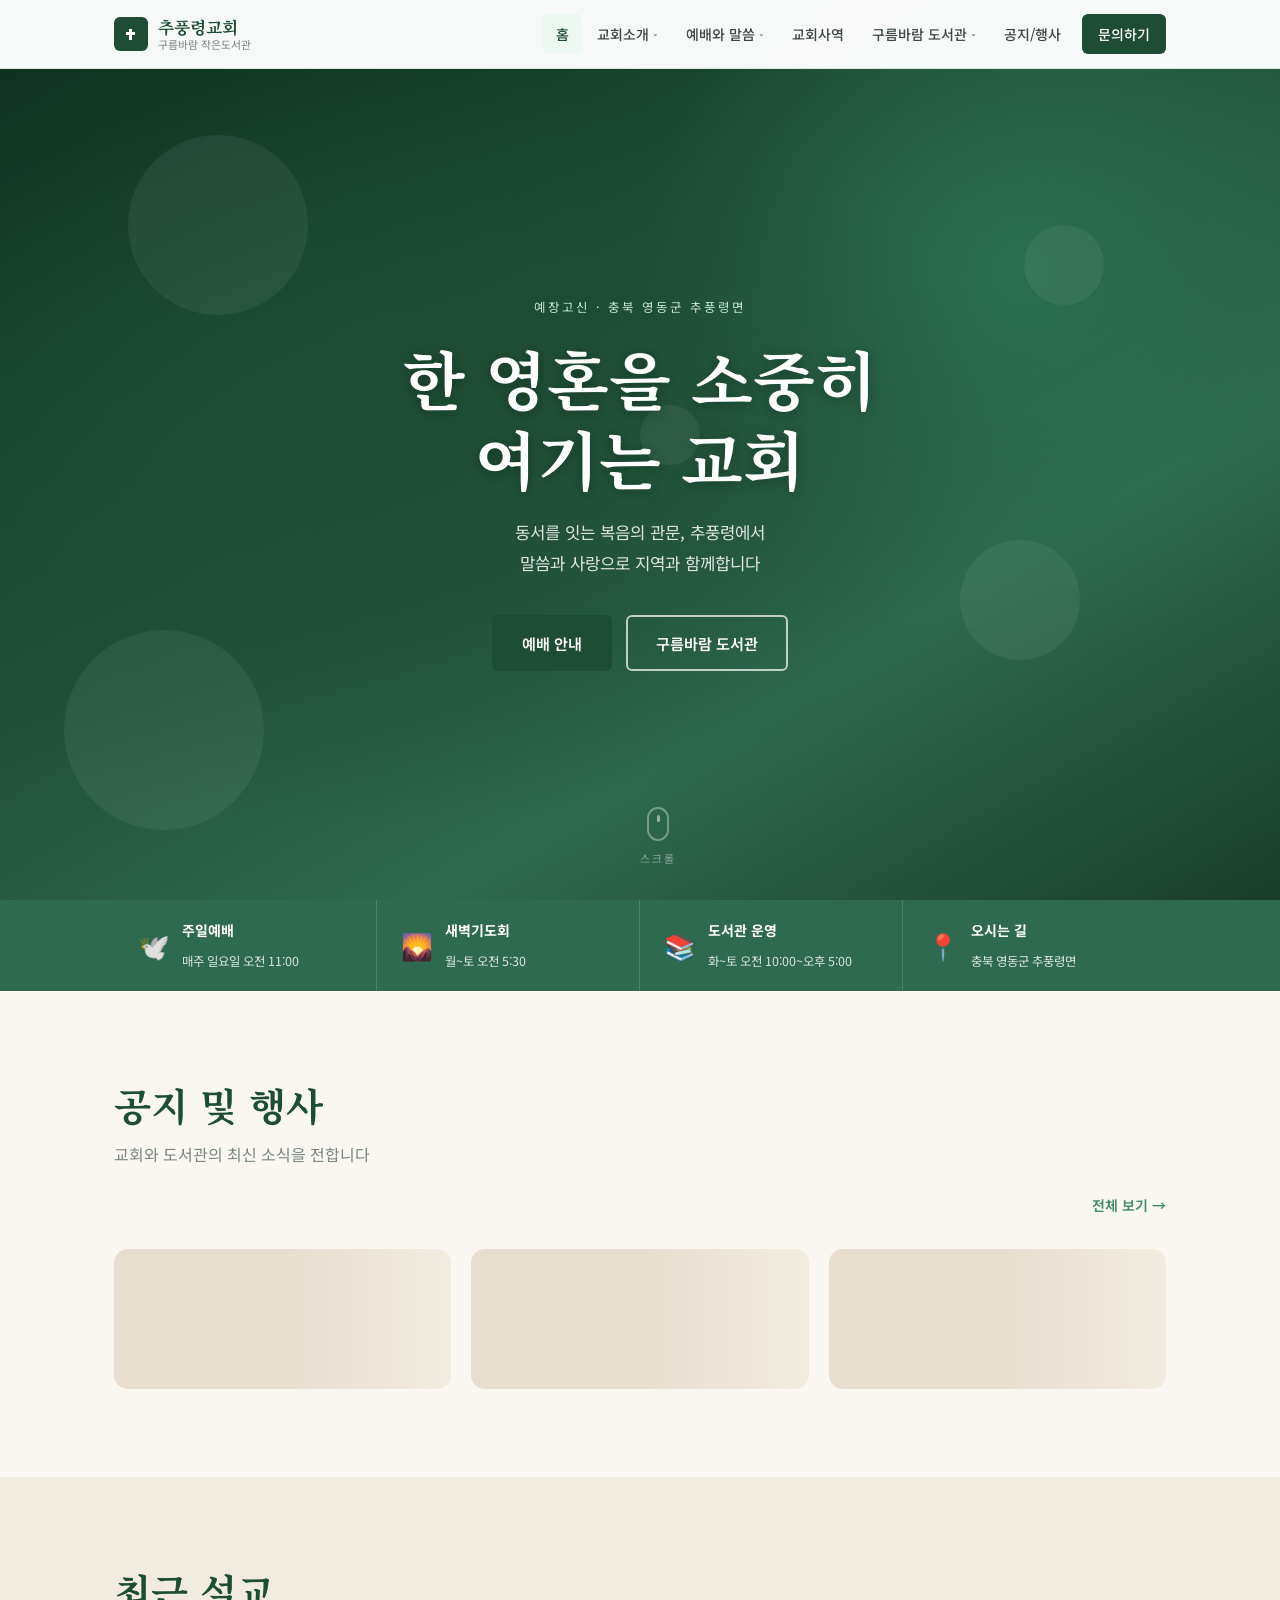
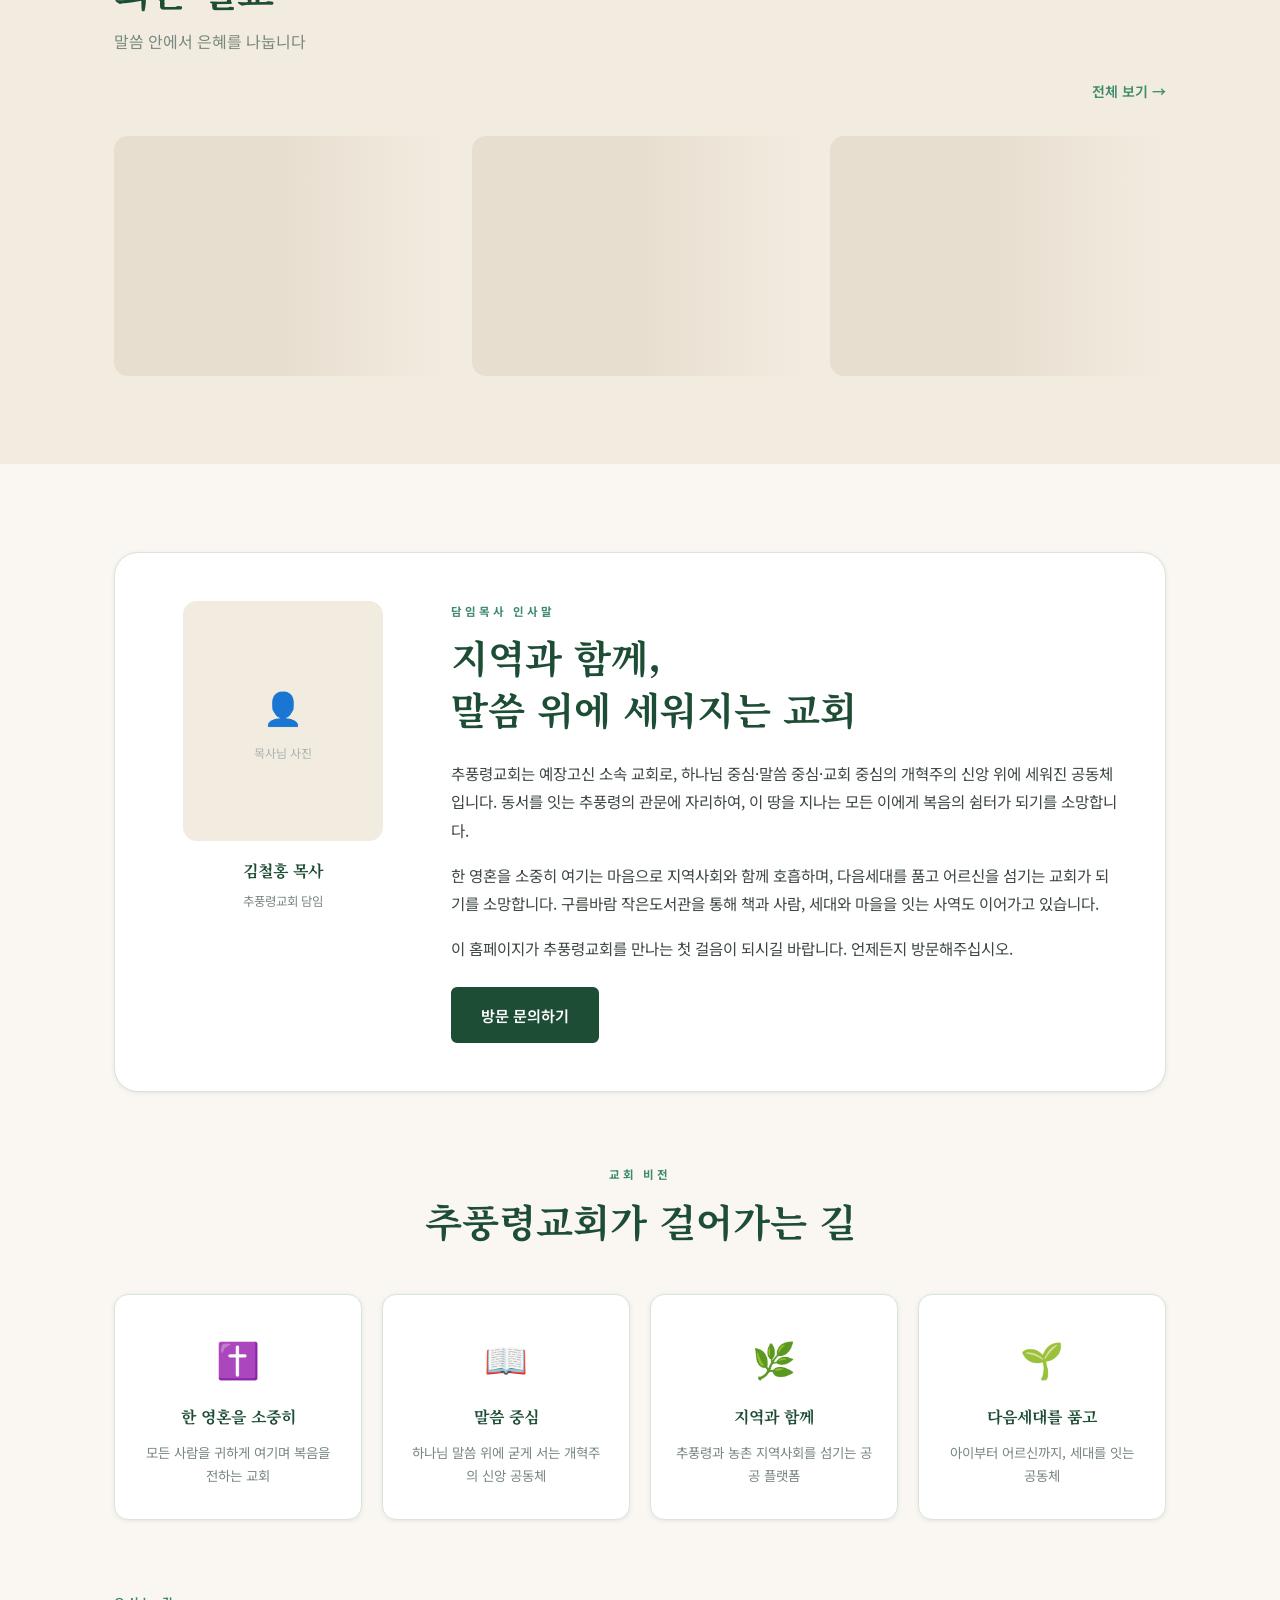
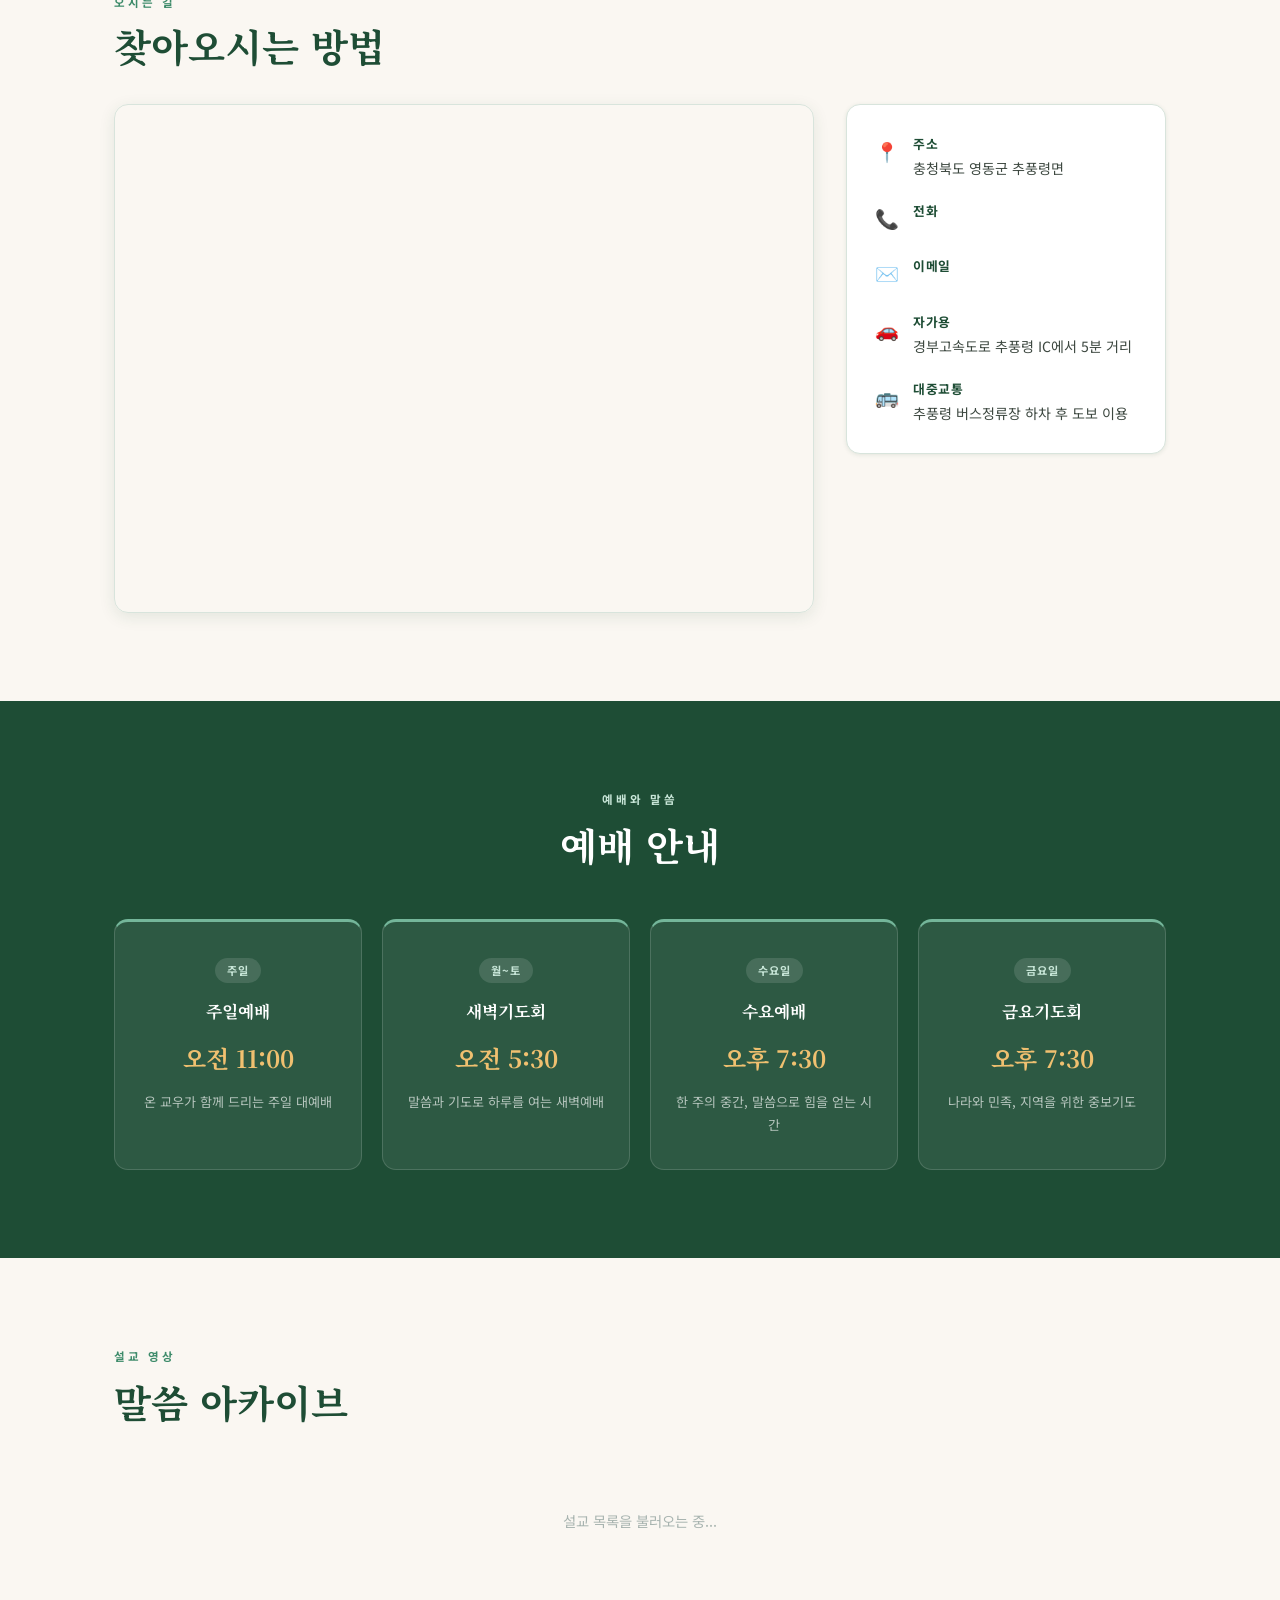
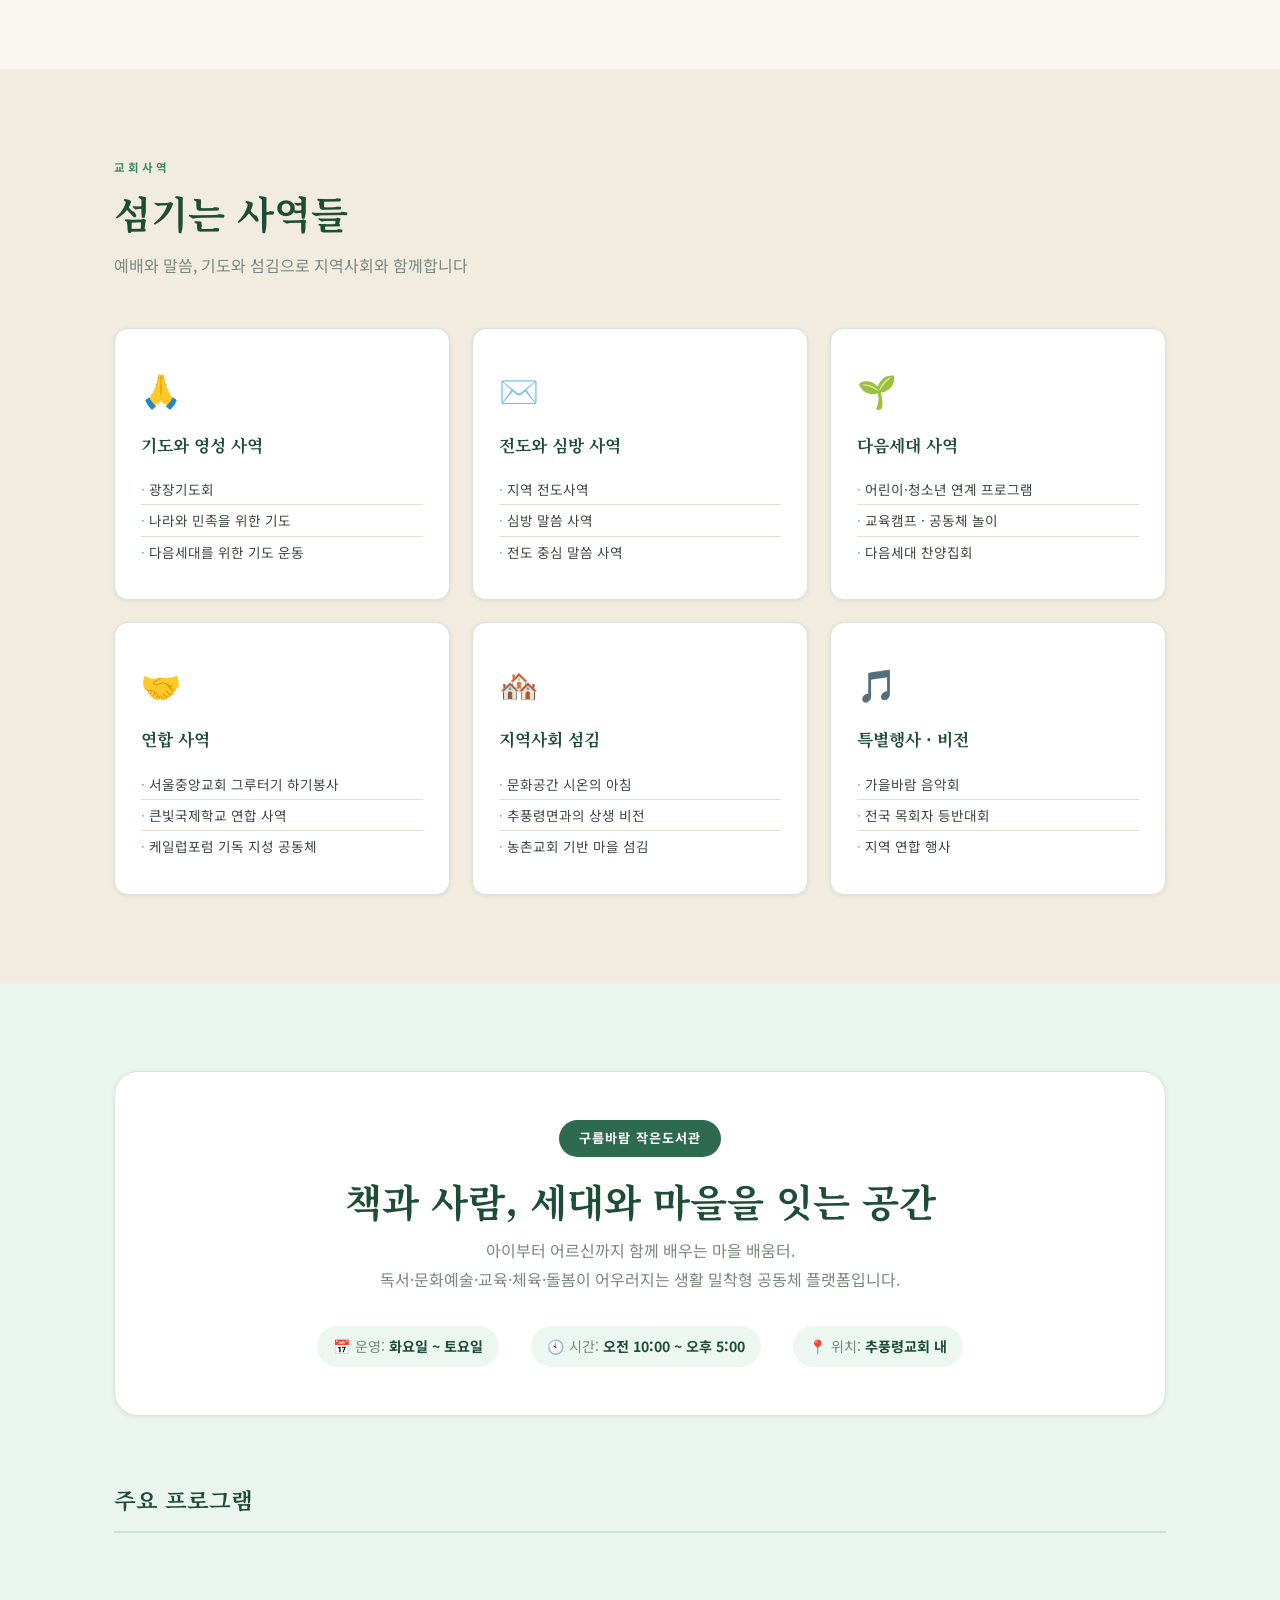
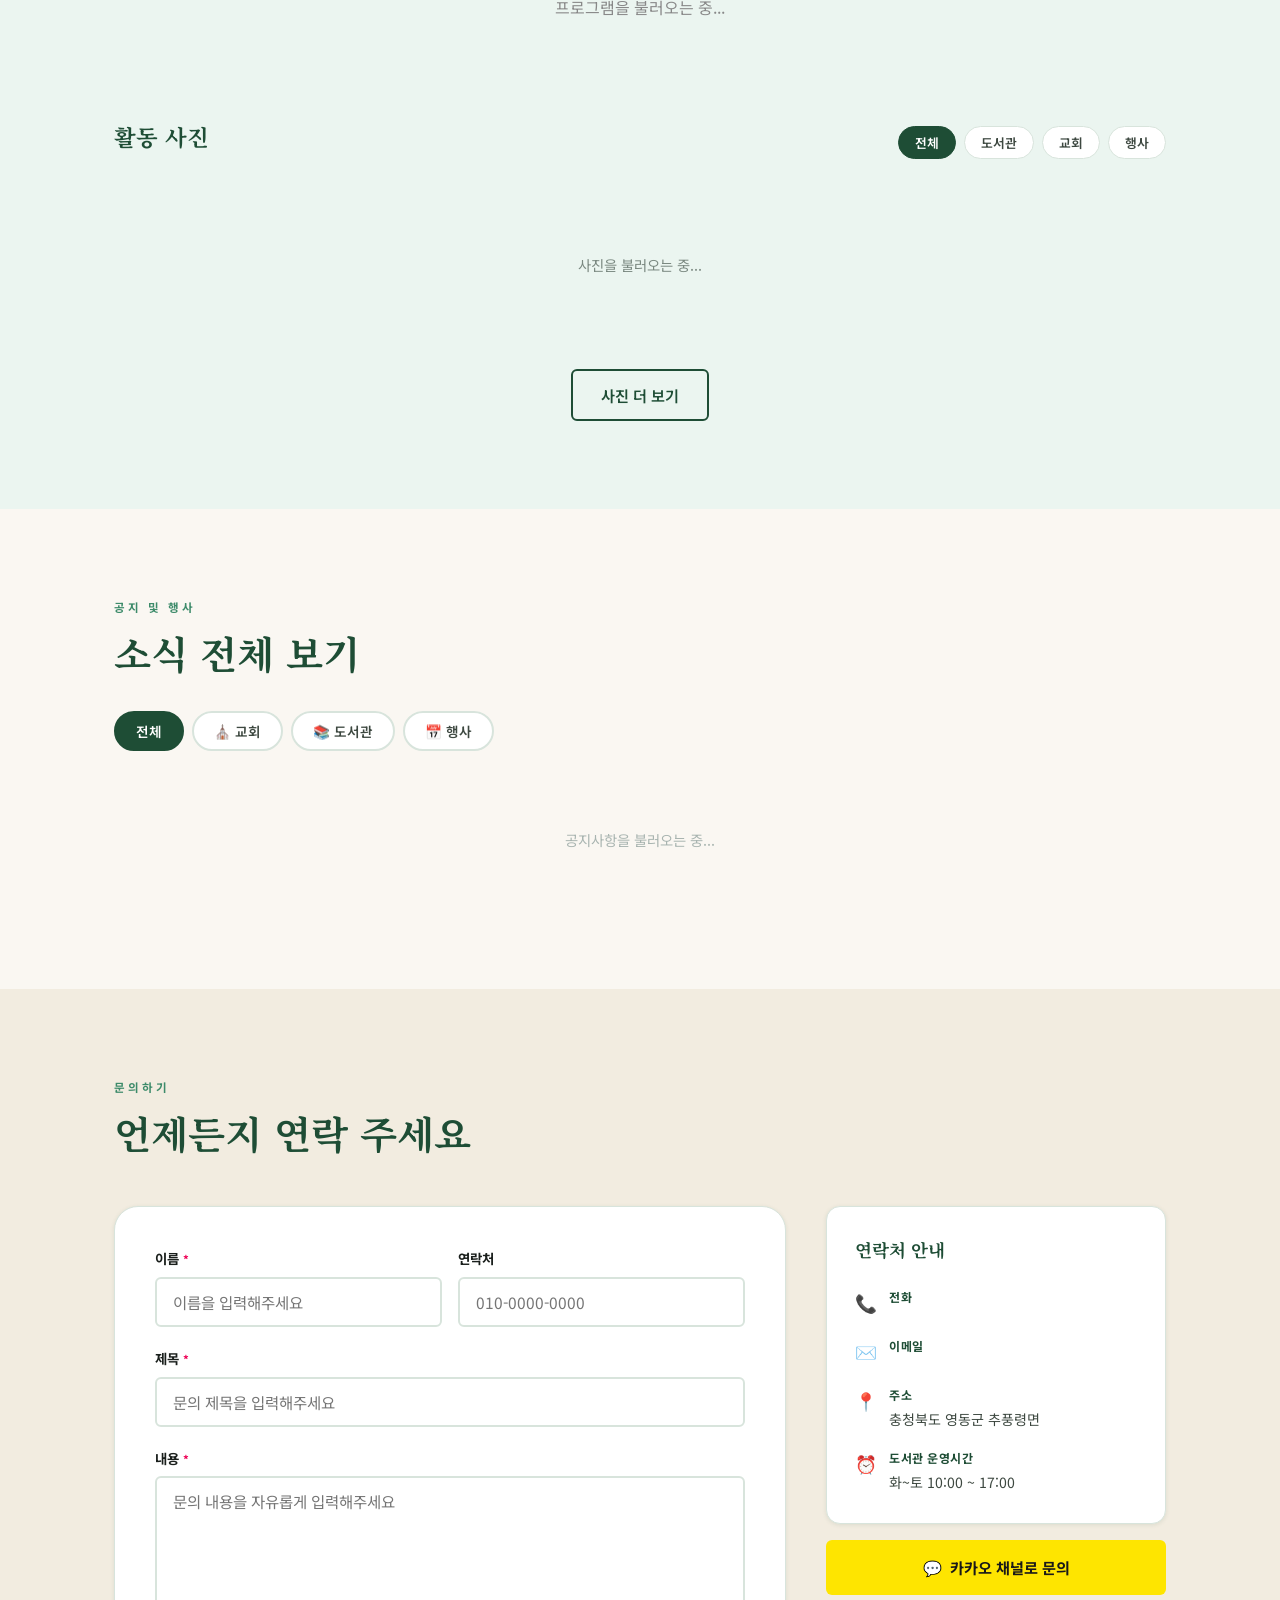
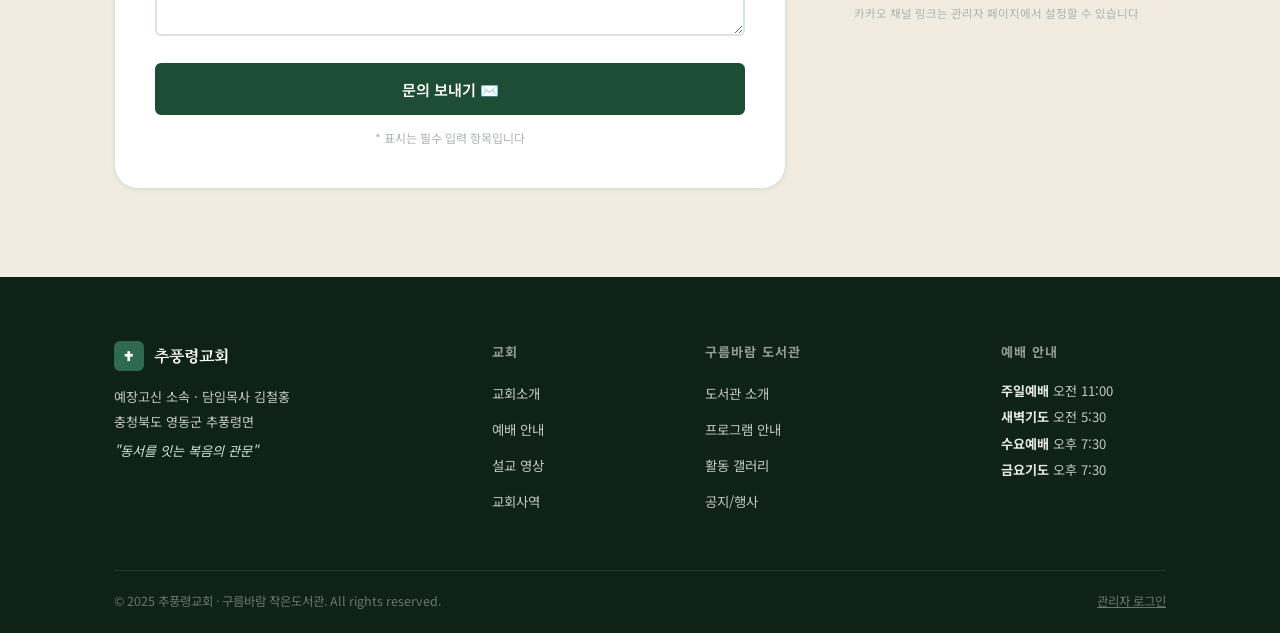
==== index.html @ f8f676aa "Add files via upload" ====
<!DOCTYPE html>
<html lang="ko">
<head>
  <meta charset="UTF-8">
  <meta name="viewport" content="width=device-width, initial-scale=1.0">
  <meta name="description" content="예장고신 추풍령교회 & 구름바람 작은도서관 공식 홈페이지. 충북 영동군 추풍령면에 위치한 농촌교회와 마을 도서관입니다.">
  <title>추풍령교회 · 구름바람 작은도서관</title>

  <!-- Google Fonts: Noto Serif KR (제목) + Noto Sans KR (본문) -->
  <link rel="preconnect" href="https://fonts.googleapis.com">
  <link rel="preconnect" href="https://fonts.gstatic.com" crossorigin>
  <link href="https://fonts.googleapis.com/css2?family=Noto+Serif+KR:wght@400;600;700&family=Noto+Sans+KR:wght@300;400;500;700&display=swap" rel="stylesheet">

  <link rel="stylesheet" href="css/style.css">
</head>
<body>

  <!-- ===== NAVBAR ===== -->
  <nav class="navbar" id="navbar">
    <div class="nav-container">
      <a href="#home" class="nav-logo" aria-label="홈으로">
        <div class="logo-cross">✝</div>
        <div class="logo-text">
          <span class="logo-main">추풍령교회</span>
          <span class="logo-sub">구름바람 작은도서관</span>
        </div>
      </a>
      <button class="nav-toggle" id="navToggle" aria-label="메뉴 열기">
        <span></span><span></span><span></span>
      </button>
      <ul class="nav-menu" id="navMenu">
        <li><a href="#home" class="nav-link active-link">홈</a></li>
        <li class="has-dropdown">
          <a href="#about" class="nav-link">교회소개 <span class="arrow">▾</span></a>
          <ul class="dropdown">
            <li><a href="#about-pastor">담임목사 인사말</a></li>
            <li><a href="#about-vision">교회 비전</a></li>
            <li><a href="#about-location">오시는 길</a></li>
          </ul>
        </li>
        <li class="has-dropdown">
          <a href="#worship" class="nav-link">예배와 말씀 <span class="arrow">▾</span></a>
          <ul class="dropdown">
            <li><a href="#worship-schedule">예배 안내</a></li>
            <li><a href="#sermons">설교 영상</a></li>
          </ul>
        </li>
        <li><a href="#ministry" class="nav-link">교회사역</a></li>
        <li class="has-dropdown">
          <a href="#library" class="nav-link">구름바람 도서관 <span class="arrow">▾</span></a>
          <ul class="dropdown">
            <li><a href="#library-intro">도서관 소개</a></li>
            <li><a href="#library-programs">프로그램</a></li>
            <li><a href="#gallery">활동 갤러리</a></li>
          </ul>
        </li>
        <li><a href="#notices" class="nav-link">공지/행사</a></li>
        <li><a href="#contact" class="nav-link nav-cta">문의하기</a></li>
      </ul>
    </div>
  </nav>

  <!-- ===== HERO ===== -->
  <section class="hero" id="home">
    <div class="hero-bg"></div>
    <div class="hero-particles" aria-hidden="true">
      <span></span><span></span><span></span><span></span><span></span>
    </div>
    <div class="hero-content">
      <p class="hero-label">예장고신 · 충북 영동군 추풍령면</p>
      <h1 class="hero-title">
        한 영혼을 소중히<br>여기는 교회
      </h1>
      <p class="hero-desc">
        동서를 잇는 복음의 관문, 추풍령에서<br>
        말씀과 사랑으로 지역과 함께합니다
      </p>
      <div class="hero-actions">
        <a href="#worship-schedule" class="btn btn-primary">예배 안내</a>
        <a href="#library" class="btn btn-ghost">구름바람 도서관</a>
      </div>
    </div>
    <div class="hero-scroll-hint" aria-hidden="true">
      <div class="scroll-mouse"><div class="scroll-dot"></div></div>
      <span>스크롤</span>
    </div>
  </section>

  <!-- ===== QUICK INFO BAR ===== -->
  <div class="quick-bar">
    <div class="container">
      <div class="quick-grid">
        <a href="#worship-schedule" class="quick-item">
          <span class="qi-icon">🕊️</span>
          <div class="qi-text">
            <strong>주일예배</strong>
            <span>매주 일요일 오전 11:00</span>
          </div>
        </a>
        <a href="#worship-schedule" class="quick-item">
          <span class="qi-icon">🌄</span>
          <div class="qi-text">
            <strong>새벽기도회</strong>
            <span>월~토 오전 5:30</span>
          </div>
        </a>
        <a href="#library-intro" class="quick-item">
          <span class="qi-icon">📚</span>
          <div class="qi-text">
            <strong>도서관 운영</strong>
            <span>화~토 오전 10:00~오후 5:00</span>
          </div>
        </a>
        <a href="#about-location" class="quick-item">
          <span class="qi-icon">📍</span>
          <div class="qi-text">
            <strong>오시는 길</strong>
            <span>충북 영동군 추풍령면</span>
          </div>
        </a>
      </div>
    </div>
  </div>

  <!-- ===== NOTICES PREVIEW ===== -->
  <section class="section" id="notices-preview">
    <div class="container">
      <div class="section-header">
        <div>
          <h2 class="section-title">공지 및 행사</h2>
          <p class="section-subtitle">교회와 도서관의 최신 소식을 전합니다</p>
        </div>
        <a href="#notices" class="link-more">전체 보기 →</a>
      </div>
      <div class="notices-grid" id="noticesGrid">
        <div class="skeleton-card"></div>
        <div class="skeleton-card"></div>
        <div class="skeleton-card"></div>
      </div>
    </div>
  </section>

  <!-- ===== SERMONS PREVIEW ===== -->
  <section class="section bg-warm" id="sermons-preview">
    <div class="container">
      <div class="section-header">
        <div>
          <h2 class="section-title">최근 설교</h2>
          <p class="section-subtitle">말씀 안에서 은혜를 나눕니다</p>
        </div>
        <a href="#sermons" class="link-more">전체 보기 →</a>
      </div>
      <div class="sermons-grid" id="sermonsGridHome">
        <div class="skeleton-card tall"></div>
        <div class="skeleton-card tall"></div>
        <div class="skeleton-card tall"></div>
      </div>
    </div>
  </section>

  <!-- ===== CHURCH ABOUT ===== -->
  <section class="section" id="about">
    <div class="container">

      <!-- Pastor Message -->
      <div class="pastor-block" id="about-pastor">
        <div class="pastor-photo-wrap">
          <div class="pastor-photo" id="pastorPhotoEl">
            <div class="photo-placeholder">
              <span>👤</span>
              <p>목사님 사진</p>
            </div>
          </div>
          <div class="pastor-name-tag">
            <strong>김철홍 목사</strong>
            <span>추풍령교회 담임</span>
          </div>
        </div>
        <div class="pastor-message">
          <div class="section-label">담임목사 인사말</div>
          <h2 class="section-title">지역과 함께,<br>말씀 위에 세워지는 교회</h2>
          <p>추풍령교회는 예장고신 소속 교회로, 하나님 중심·말씀 중심·교회 중심의 개혁주의 신앙 위에 세워진 공동체입니다. 동서를 잇는 추풍령의 관문에 자리하여, 이 땅을 지나는 모든 이에게 복음의 쉼터가 되기를 소망합니다.</p>
          <p>한 영혼을 소중히 여기는 마음으로 지역사회와 함께 호흡하며, 다음세대를 품고 어르신을 섬기는 교회가 되기를 소망합니다. 구름바람 작은도서관을 통해 책과 사람, 세대와 마을을 잇는 사역도 이어가고 있습니다.</p>
          <p>이 홈페이지가 추풍령교회를 만나는 첫 걸음이 되시길 바랍니다. 언제든지 방문해주십시오.</p>
          <a href="#contact" class="btn btn-primary" style="margin-top: 8px;">방문 문의하기</a>
        </div>
      </div>

      <!-- Vision -->
      <div class="vision-block" id="about-vision">
        <div class="section-label" style="text-align:center">교회 비전</div>
        <h2 class="section-title" style="text-align:center;margin-bottom:48px">추풍령교회가 걸어가는 길</h2>
        <div class="vision-grid">
          <div class="vision-card">
            <div class="vision-icon">✝️</div>
            <h4>한 영혼을 소중히</h4>
            <p>모든 사람을 귀하게 여기며 복음을 전하는 교회</p>
          </div>
          <div class="vision-card">
            <div class="vision-icon">📖</div>
            <h4>말씀 중심</h4>
            <p>하나님 말씀 위에 굳게 서는 개혁주의 신앙 공동체</p>
          </div>
          <div class="vision-card">
            <div class="vision-icon">🌿</div>
            <h4>지역과 함께</h4>
            <p>추풍령과 농촌 지역사회를 섬기는 공공 플랫폼</p>
          </div>
          <div class="vision-card">
            <div class="vision-icon">🌱</div>
            <h4>다음세대를 품고</h4>
            <p>아이부터 어르신까지, 세대를 잇는 공동체</p>
          </div>
        </div>
      </div>

      <!-- Location -->
      <div class="location-block" id="about-location">
        <div class="section-label">오시는 길</div>
        <h2 class="section-title" style="margin-bottom:32px">찾아오시는 방법</h2>
        <div class="location-grid">
          <div class="map-wrap">
            <!-- 실제 주소로 교체 필요: 카카오맵 또는 Google Maps iframe -->
            <iframe
              src="https://map.kakao.com/link/map/추풍령교회,36.218,127.962"
              width="100%" height="500"
              style="border:0; border-radius:12px;"
              allowfullscreen loading="lazy"
              title="추풍령교회 지도">
            </iframe>
          </div>
          <div class="location-info">
            <div class="info-row">
              <span class="info-icon">📍</span>
              <div>
                <strong>주소</strong>
                <p>충청북도 영동군 추풍령면<br><!-- 상세 주소 입력 필요 --></p>
              </div>
            </div>
            <div class="info-row">
              <span class="info-icon">📞</span>
              <div>
                <strong>전화</strong>
                <p><!-- 전화번호 입력 필요 --></p>
              </div>
            </div>
            <div class="info-row">
              <span class="info-icon">✉️</span>
              <div>
                <strong>이메일</strong>
                <p><!-- 이메일 입력 필요 --></p>
              </div>
            </div>
            <div class="info-row">
              <span class="info-icon">🚗</span>
              <div>
                <strong>자가용</strong>
                <p>경부고속도로 추풍령 IC에서 5분 거리</p>
              </div>
            </div>
            <div class="info-row">
              <span class="info-icon">🚌</span>
              <div>
                <strong>대중교통</strong>
                <p>추풍령 버스정류장 하차 후 도보 이용</p>
              </div>
            </div>
          </div>
        </div>
      </div>

    </div>
  </section>

  <!-- ===== WORSHIP ===== -->
  <section class="section bg-deep" id="worship">
    <div class="container">
      <div class="section-label light" style="text-align:center">예배와 말씀</div>
      <h2 class="section-title light" style="text-align:center;margin-bottom:48px">예배 안내</h2>
      <div class="worship-grid" id="worship-schedule">
        <div class="worship-card">
          <div class="worship-day-badge">주일</div>
          <h4>주일예배</h4>
          <div class="worship-time">오전 11:00</div>
          <p>온 교우가 함께 드리는 주일 대예배</p>
        </div>
        <div class="worship-card">
          <div class="worship-day-badge">월~토</div>
          <h4>새벽기도회</h4>
          <div class="worship-time">오전 5:30</div>
          <p>말씀과 기도로 하루를 여는 새벽예배</p>
        </div>
        <div class="worship-card">
          <div class="worship-day-badge">수요일</div>
          <h4>수요예배</h4>
          <div class="worship-time">오후 7:30</div>
          <p>한 주의 중간, 말씀으로 힘을 얻는 시간</p>
        </div>
        <div class="worship-card">
          <div class="worship-day-badge">금요일</div>
          <h4>금요기도회</h4>
          <div class="worship-time">오후 7:30</div>
          <p>나라와 민족, 지역을 위한 중보기도</p>
        </div>
      </div>
    </div>
  </section>

  <!-- ===== SERMONS FULL ===== -->
  <section class="section" id="sermons">
    <div class="container">
      <div class="section-label">설교 영상</div>
      <h2 class="section-title" style="margin-bottom:32px">말씀 아카이브</h2>
      <div class="sermons-list-wrap" id="sermonsListFull">
        <div class="loading-text">설교 목록을 불러오는 중...</div>
      </div>
    </div>
  </section>

  <!-- ===== MINISTRY ===== -->
  <section class="section bg-warm" id="ministry">
    <div class="container">
      <div class="section-label">교회사역</div>
      <h2 class="section-title" style="margin-bottom:12px">섬기는 사역들</h2>
      <p class="section-subtitle" style="margin-bottom:48px">예배와 말씀, 기도와 섬김으로 지역사회와 함께합니다</p>
      <div class="ministry-grid">
        <div class="ministry-card">
          <span class="mc-icon">🙏</span>
          <h4>기도와 영성 사역</h4>
          <ul>
            <li>광장기도회</li>
            <li>나라와 민족을 위한 기도</li>
            <li>다음세대를 위한 기도 운동</li>
          </ul>
        </div>
        <div class="ministry-card">
          <span class="mc-icon">✉️</span>
          <h4>전도와 심방 사역</h4>
          <ul>
            <li>지역 전도사역</li>
            <li>심방 말씀 사역</li>
            <li>전도 중심 말씀 사역</li>
          </ul>
        </div>
        <div class="ministry-card">
          <span class="mc-icon">🌱</span>
          <h4>다음세대 사역</h4>
          <ul>
            <li>어린이·청소년 연계 프로그램</li>
            <li>교육캠프 · 공동체 놀이</li>
            <li>다음세대 찬양집회</li>
          </ul>
        </div>
        <div class="ministry-card">
          <span class="mc-icon">🤝</span>
          <h4>연합 사역</h4>
          <ul>
            <li>서울중앙교회 그루터기 하기봉사</li>
            <li>큰빛국제학교 연합 사역</li>
            <li>케일럽포럼 기독 지성 공동체</li>
          </ul>
        </div>
        <div class="ministry-card">
          <span class="mc-icon">🏘️</span>
          <h4>지역사회 섬김</h4>
          <ul>
            <li>문화공간 시온의 아침</li>
            <li>추풍령면과의 상생 비전</li>
            <li>농촌교회 기반 마을 섬김</li>
          </ul>
        </div>
        <div class="ministry-card">
          <span class="mc-icon">🎵</span>
          <h4>특별행사 · 비전</h4>
          <ul>
            <li>가을바람 음악회</li>
            <li>전국 목회자 등반대회</li>
            <li>지역 연합 행사</li>
          </ul>
        </div>
      </div>
    </div>
  </section>

  <!-- ===== LIBRARY ===== -->
  <section class="section bg-library" id="library">
    <div class="container">

      <!-- Library Intro -->
      <div class="library-hero" id="library-intro">
        <div class="library-badge-lg">구름바람 작은도서관</div>
        <h2 class="section-title" style="text-align:center">책과 사람, 세대와 마을을 잇는 공간</h2>
        <p class="section-subtitle" style="text-align:center;max-width:600px;margin:0 auto 32px">
          아이부터 어르신까지 함께 배우는 마을 배움터.<br>
          독서·문화예술·교육·체육·돌봄이 어우러지는 생활 밀착형 공동체 플랫폼입니다.
        </p>
        <div class="library-meta-row">
          <div class="lm-item">📅 운영: <strong>화요일 ~ 토요일</strong></div>
          <div class="lm-item">🕙 시간: <strong>오전 10:00 ~ 오후 5:00</strong></div>
          <div class="lm-item">📍 위치: <strong>추풍령교회 내</strong></div>
        </div>
      </div>

      <!-- Programs -->
      <div id="library-programs">
        <h3 class="sub-section-title">주요 프로그램</h3>
        <div class="programs-grid" id="programsGrid">
          <div style="grid-column:1/-1;text-align:center;padding:32px;color:#888;">프로그램을 불러오는 중...</div>
        </div>
      </div>

      <!-- Gallery -->
      <div id="gallery">
        <div class="gallery-header">
          <h3 class="sub-section-title">활동 사진</h3>
          <div class="gallery-filter-wrap">
            <button class="gf-btn active" data-cat="all">전체</button>
            <button class="gf-btn" data-cat="library">도서관</button>
            <button class="gf-btn" data-cat="church">교회</button>
            <button class="gf-btn" data-cat="event">행사</button>
          </div>
        </div>
        <div class="gallery-grid" id="galleryGrid">
          <div class="loading-text" style="grid-column:1/-1;text-align:center;padding:60px;color:var(--text-light)">
            사진을 불러오는 중...
          </div>
        </div>
        <div style="text-align:center;margin-top:32px">
          <button class="btn btn-outline" id="loadMoreGallery">사진 더 보기</button>
        </div>
      </div>

    </div>
  </section>

  <!-- ===== NOTICES FULL ===== -->
  <section class="section" id="notices">
    <div class="container">
      <div class="section-label">공지 및 행사</div>
      <h2 class="section-title" style="margin-bottom:32px">소식 전체 보기</h2>
      <div class="notice-filter-row">
        <button class="nf-btn active" data-filter="all">전체</button>
        <button class="nf-btn" data-filter="church">⛪ 교회</button>
        <button class="nf-btn" data-filter="library">📚 도서관</button>
        <button class="nf-btn" data-filter="event">📅 행사</button>
      </div>
      <div class="notices-full-list" id="noticesFullList">
        <div class="loading-text">공지사항을 불러오는 중...</div>
      </div>
    </div>
  </section>

  <!-- ===== CONTACT ===== -->
  <section class="section bg-warm" id="contact">
    <div class="container">
      <div class="section-label">문의하기</div>
      <h2 class="section-title" style="margin-bottom:48px">언제든지 연락 주세요</h2>
      <div class="contact-grid">
        <form class="contact-form" id="contactForm" novalidate>
          <div class="form-row">
            <div class="form-group">
              <label for="cName">이름 <span class="required">*</span></label>
              <input type="text" id="cName" name="name" placeholder="이름을 입력해주세요" required>
            </div>
            <div class="form-group">
              <label for="cPhone">연락처</label>
              <input type="tel" id="cPhone" name="phone" placeholder="010-0000-0000">
            </div>
          </div>
          <div class="form-group">
            <label for="cSubject">제목 <span class="required">*</span></label>
            <input type="text" id="cSubject" name="subject" placeholder="문의 제목을 입력해주세요" required>
          </div>
          <div class="form-group">
            <label for="cMessage">내용 <span class="required">*</span></label>
            <textarea id="cMessage" name="message" rows="6" placeholder="문의 내용을 자유롭게 입력해주세요" required></textarea>
          </div>
          <button type="submit" class="btn btn-primary btn-full" id="submitBtn">
            문의 보내기 ✉️
          </button>
          <p class="form-note">* 표시는 필수 입력 항목입니다</p>
        </form>

        <div class="contact-sidebar">
          <div class="contact-info-card">
            <h3>연락처 안내</h3>
            <div class="ci-item">
              <span>📞</span>
              <div>
                <strong>전화</strong>
                <p id="infoPhone"><!-- 전화번호 입력 필요 --></p>
              </div>
            </div>
            <div class="ci-item">
              <span>✉️</span>
              <div>
                <strong>이메일</strong>
                <p id="infoEmail"><!-- 이메일 입력 필요 --></p>
              </div>
            </div>
            <div class="ci-item">
              <span>📍</span>
              <div>
                <strong>주소</strong>
                <p>충청북도 영동군 추풍령면</p>
              </div>
            </div>
            <div class="ci-item">
              <span>⏰</span>
              <div>
                <strong>도서관 운영시간</strong>
                <p>화~토 10:00 ~ 17:00</p>
              </div>
            </div>
          </div>
          <a href="https://pf.kakao.com/" target="_blank" class="kakao-btn">
            <span>💬</span> 카카오 채널로 문의
          </a>
          <p class="kakao-note">카카오 채널 링크는 관리자 페이지에서 설정할 수 있습니다</p>
        </div>
      </div>
    </div>
  </section>

  <!-- ===== FOOTER ===== -->
  <footer class="footer">
    <div class="container">
      <div class="footer-top">
        <div class="footer-brand">
          <div class="footer-logo">
            <span class="logo-cross-footer">✝</span>
            <span>추풍령교회</span>
          </div>
          <p>예장고신 소속 · 담임목사 김철홍</p>
          <p>충청북도 영동군 추풍령면</p>
          <p class="footer-tagline">"동서를 잇는 복음의 관문"</p>
        </div>
        <div class="footer-nav">
          <h4>교회</h4>
          <ul>
            <li><a href="#about">교회소개</a></li>
            <li><a href="#worship-schedule">예배 안내</a></li>
            <li><a href="#sermons">설교 영상</a></li>
            <li><a href="#ministry">교회사역</a></li>
          </ul>
        </div>
        <div class="footer-nav">
          <h4>구름바람 도서관</h4>
          <ul>
            <li><a href="#library-intro">도서관 소개</a></li>
            <li><a href="#library-programs">프로그램 안내</a></li>
            <li><a href="#gallery">활동 갤러리</a></li>
            <li><a href="#notices">공지/행사</a></li>
          </ul>
        </div>
        <div class="footer-nav">
          <h4>예배 안내</h4>
          <div class="footer-worship-info">
            <p><strong>주일예배</strong> 오전 11:00</p>
            <p><strong>새벽기도</strong> 오전 5:30</p>
            <p><strong>수요예배</strong> 오후 7:30</p>
            <p><strong>금요기도</strong> 오후 7:30</p>
          </div>
        </div>
      </div>
      <div class="footer-bottom">
        <p>© 2025 추풍령교회 · 구름바람 작은도서관. All rights reserved.</p>
        <a href="/admin/" class="admin-link">관리자 로그인</a>
      </div>
    </div>
  </footer>

  <!-- ===== IMAGE MODAL ===== -->
  <div class="img-modal" id="imgModal" role="dialog" aria-modal="true" aria-label="이미지 크게 보기">
    <div class="img-modal-backdrop" id="imgModalBg"></div>
    <div class="img-modal-inner">
      <button class="img-modal-close" id="imgModalClose" aria-label="닫기">✕</button>
      <img id="imgModalSrc" src="" alt="" loading="lazy">
      <p id="imgModalCaption"></p>
    </div>
  </div>

  <!-- ===== NOTICE DETAIL MODAL ===== -->
  <div class="notice-modal" id="noticeModal" role="dialog" aria-modal="true">
    <div class="notice-modal-bg" id="noticeModalBg"></div>
    <div class="notice-modal-box">
      <button class="notice-modal-close" id="noticeModalClose">✕</button>
      <div id="noticeModalContent"></div>
    </div>
  </div>

  <!-- Firebase SDK (모듈 방식) -->
  <script type="module" src="js/app.js"></script>
</body>
</html>
---- css/style.css ----
/* ============================================================
   추풍령교회 · 구름바람 작은도서관
   Main Stylesheet
   ============================================================ */

/* === CSS Variables === */
:root {
  /* Colors */
  --green-deep:    #1E4D35;
  --green-mid:     #2D6A4F;
  --green-main:    #3D8B6A;
  --green-soft:    #74B69A;
  --green-pale:    #C8E6D8;
  --green-ultra:   #EDF7F2;

  --amber:         #C8923A;
  --amber-light:   #F0C070;

  --cream:         #FAF7F2;
  --warm-100:      #F2ECE0;
  --warm-200:      #E8DED0;
  --library-bg:    #EBF5F0;

  --text-dark:     #1A1F1C;
  --text-mid:      #3D4840;
  --text-light:    #7A8880;
  --text-xlight:   #A8B4B0;

  --white:         #FFFFFF;
  --border:        #D8E4DC;
  --shadow-color:  rgba(30, 77, 53, 0.10);

  /* Typography */
  --font-serif: 'Noto Serif KR', 'Georgia', serif;
  --font-sans:  'Noto Sans KR', 'Apple SD Gothic Neo', 'Malgun Gothic', sans-serif;

  /* Spacing */
  --section-py: 88px;
  --container: 1100px;

  /* Shadows */
  --shadow-sm:  0 1px 4px var(--shadow-color);
  --shadow-md:  0 4px 16px var(--shadow-color);
  --shadow-lg:  0 12px 40px rgba(30, 77, 53, 0.15);

  /* Radius */
  --r-sm:  6px;
  --r-md:  14px;
  --r-lg:  24px;
  --r-full: 999px;

  /* Transitions */
  --ease: all 0.25s cubic-bezier(0.4, 0, 0.2, 1);
}

/* === Reset & Base === */
*, *::before, *::after { box-sizing: border-box; margin: 0; padding: 0; }

html {
  scroll-behavior: smooth;
  font-size: 16px;
  -webkit-text-size-adjust: 100%;
}

body {
  font-family: var(--font-sans);
  background: var(--cream);
  color: var(--text-dark);
  line-height: 1.75;
  overflow-x: hidden;
}

img { max-width: 100%; height: auto; display: block; }
a { color: inherit; text-decoration: none; }
ul, ol { list-style: none; }
button { font-family: var(--font-sans); }

/* === Layout === */
.container {
  max-width: var(--container);
  margin: 0 auto;
  padding: 0 24px;
}

.section { padding: var(--section-py) 0; }
.bg-warm    { background: var(--warm-100); }
.bg-deep    { background: var(--green-deep); }
.bg-library { background: var(--library-bg); }

/* === Typography Utilities === */
.section-label {
  font-family: var(--font-sans);
  font-size: 0.72rem;
  font-weight: 700;
  letter-spacing: 3px;
  text-transform: uppercase;
  color: var(--green-main);
  margin-bottom: 10px;
  display: block;
}
.section-label.light { color: var(--green-pale); }

.section-title {
  font-family: var(--font-serif);
  font-size: clamp(1.6rem, 3.5vw, 2.4rem);
  font-weight: 700;
  color: var(--green-deep);
  line-height: 1.35;
  margin-bottom: 10px;
}
.section-title.light { color: var(--white); }

.section-subtitle {
  font-size: 1rem;
  color: var(--text-light);
  line-height: 1.8;
  margin-bottom: 48px;
}

.sub-section-title {
  font-family: var(--font-serif);
  font-size: 1.4rem;
  color: var(--green-deep);
  margin-bottom: 28px;
  padding-bottom: 12px;
  border-bottom: 2px solid var(--green-pale);
}

.section-header {
  display: flex;
  justify-content: space-between;
  align-items: flex-end;
  margin-bottom: 32px;
}

.link-more {
  font-size: 0.875rem;
  font-weight: 600;
  color: var(--green-main);
  transition: var(--ease);
  white-space: nowrap;
}
.link-more:hover { color: var(--green-deep); }

/* === Buttons === */
.btn {
  display: inline-flex;
  align-items: center;
  justify-content: center;
  gap: 8px;
  padding: 13px 28px;
  border-radius: var(--r-sm);
  font-size: 0.95rem;
  font-weight: 600;
  cursor: pointer;
  transition: var(--ease);
  border: 2px solid transparent;
  font-family: var(--font-sans);
  text-align: center;
}

.btn-primary {
  background: var(--green-deep);
  color: var(--white);
  border-color: var(--green-deep);
}
.btn-primary:hover {
  background: var(--green-mid);
  border-color: var(--green-mid);
  transform: translateY(-1px);
  box-shadow: var(--shadow-md);
}

.btn-ghost {
  background: transparent;
  color: var(--white);
  border-color: rgba(255,255,255,0.7);
}
.btn-ghost:hover {
  background: rgba(255,255,255,0.15);
  border-color: var(--white);
}

.btn-outline {
  background: transparent;
  color: var(--green-deep);
  border-color: var(--green-deep);
}
.btn-outline:hover {
  background: var(--green-deep);
  color: var(--white);
  transform: translateY(-1px);
}

.btn-full { width: 100%; }

/* === Navbar === */
.navbar {
  position: fixed;
  top: 0; left: 0; right: 0;
  z-index: 1000;
  background: rgba(255,255,255,0.97);
  backdrop-filter: blur(12px);
  box-shadow: 0 1px 0 var(--border);
  transition: var(--ease);
}

.nav-container {
  max-width: var(--container);
  margin: 0 auto;
  padding: 0 24px;
  display: flex;
  align-items: center;
  justify-content: space-between;
  height: 68px;
}

.nav-logo {
  display: flex;
  align-items: center;
  gap: 10px;
  flex-shrink: 0;
}

.logo-cross {
  width: 34px;
  height: 34px;
  background: var(--green-deep);
  color: white;
  border-radius: var(--r-sm);
  display: flex;
  align-items: center;
  justify-content: center;
  font-size: 1rem;
  flex-shrink: 0;
}

.logo-text { display: flex; flex-direction: column; line-height: 1.2; }
.logo-main {
  font-family: var(--font-serif);
  font-size: 1.05rem;
  font-weight: 700;
  color: var(--green-deep);
}
.logo-sub {
  font-size: 0.68rem;
  color: var(--text-light);
}

.nav-menu {
  display: flex;
  align-items: center;
  gap: 2px;
}

.nav-link {
  padding: 8px 13px;
  font-size: 0.875rem;
  font-weight: 500;
  color: var(--text-mid);
  border-radius: var(--r-sm);
  transition: var(--ease);
  display: flex;
  align-items: center;
  gap: 4px;
  white-space: nowrap;
}
.nav-link:hover, .nav-link.active-link {
  color: var(--green-deep);
  background: var(--green-ultra);
}
.arrow { font-size: 0.6rem; opacity: 0.6; }

.has-dropdown { position: relative; }
.has-dropdown:hover .dropdown { display: block; }

.dropdown {
  display: none;
  position: absolute;
  top: calc(100% + 4px);
  left: 0;
  background: white;
  box-shadow: var(--shadow-lg);
  border-radius: var(--r-md);
  padding: 8px;
  min-width: 170px;
  z-index: 200;
  border: 1px solid var(--border);
}

.dropdown li a {
  display: block;
  padding: 9px 14px;
  font-size: 0.85rem;
  color: var(--text-mid);
  border-radius: var(--r-sm);
  transition: var(--ease);
}
.dropdown li a:hover {
  background: var(--green-ultra);
  color: var(--green-deep);
}

.nav-cta {
  background: var(--green-deep) !important;
  color: white !important;
  padding: 8px 16px !important;
  margin-left: 6px;
}
.nav-cta:hover { background: var(--green-mid) !important; }

.nav-toggle {
  display: none;
  flex-direction: column;
  gap: 5px;
  background: none;
  border: none;
  cursor: pointer;
  padding: 6px;
}
.nav-toggle span {
  display: block;
  width: 22px;
  height: 2px;
  background: var(--green-deep);
  border-radius: 2px;
  transition: var(--ease);
}

/* === Hero === */
.hero {
  position: relative;
  min-height: 100vh;
  display: flex;
  align-items: center;
  justify-content: center;
  overflow: hidden;
  padding-top: 68px;
}

.hero-bg {
  position: absolute;
  inset: 0;
  background: 
    radial-gradient(ellipse 70% 60% at 30% 50%, #1E4D35 0%, transparent 70%),
    radial-gradient(ellipse 50% 70% at 80% 30%, #2A6E50 0%, transparent 60%),
    linear-gradient(150deg, #0F2E1F 0%, #1E4D35 40%, #2D6A4F 70%, #1A3D2A 100%);
  z-index: 0;
}

/* Decorative floating particles */
.hero-particles {
  position: absolute;
  inset: 0;
  z-index: 1;
  pointer-events: none;
}
.hero-particles span {
  position: absolute;
  background: rgba(255,255,255,0.06);
  border-radius: 50%;
  animation: float 8s ease-in-out infinite;
}
.hero-particles span:nth-child(1) { width:180px; height:180px; top:15%; left:10%; animation-delay:0s; }
.hero-particles span:nth-child(2) { width:120px; height:120px; top:60%; left:75%; animation-delay:2s; }
.hero-particles span:nth-child(3) { width:80px;  height:80px;  top:25%; left:80%; animation-delay:1s; }
.hero-particles span:nth-child(4) { width:200px; height:200px; top:70%; left:5%;  animation-delay:3s; }
.hero-particles span:nth-child(5) { width:60px;  height:60px;  top:45%; left:50%; animation-delay:1.5s; }

@keyframes float {
  0%,100% { transform: translateY(0) scale(1); opacity: 0.5; }
  50%      { transform: translateY(-20px) scale(1.05); opacity: 1; }
}

.hero-content {
  position: relative;
  z-index: 2;
  text-align: center;
  color: white;
  padding: 0 24px;
  max-width: 720px;
  animation: heroFadeUp 1s ease both;
}

@keyframes heroFadeUp {
  from { opacity: 0; transform: translateY(24px); }
  to   { opacity: 1; transform: translateY(0); }
}

.hero-label {
  font-size: 0.78rem;
  letter-spacing: 3px;
  text-transform: uppercase;
  color: var(--green-pale);
  margin-bottom: 18px;
  animation: heroFadeUp 1s 0.1s ease both;
}

.hero-title {
  font-family: var(--font-serif);
  font-size: clamp(2.2rem, 6vw, 4rem);
  font-weight: 700;
  line-height: 1.25;
  margin-bottom: 20px;
  text-shadow: 0 2px 12px rgba(0,0,0,0.3);
  animation: heroFadeUp 1s 0.2s ease both;
}

.hero-desc {
  font-size: 1.05rem;
  color: rgba(255,255,255,0.85);
  line-height: 1.85;
  margin-bottom: 36px;
  animation: heroFadeUp 1s 0.3s ease both;
}

.hero-actions {
  display: flex;
  gap: 14px;
  justify-content: center;
  flex-wrap: wrap;
  animation: heroFadeUp 1s 0.4s ease both;
}

.hero-scroll-hint {
  position: absolute;
  bottom: 32px;
  left: 50%;
  transform: translateX(-50%);
  display: flex;
  flex-direction: column;
  align-items: center;
  gap: 8px;
  color: rgba(255,255,255,0.45);
  font-size: 0.68rem;
  letter-spacing: 2px;
  text-transform: uppercase;
  z-index: 2;
  animation: heroFadeUp 1s 0.6s ease both;
}

.scroll-mouse {
  width: 22px;
  height: 34px;
  border: 2px solid rgba(255,255,255,0.35);
  border-radius: 11px;
  display: flex;
  justify-content: center;
  padding-top: 6px;
}
.scroll-dot {
  width: 3px;
  height: 7px;
  background: rgba(255,255,255,0.5);
  border-radius: 2px;
  animation: scrollDown 1.8s ease infinite;
}

@keyframes scrollDown {
  0%  { transform: translateY(0); opacity: 1; }
  80% { transform: translateY(12px); opacity: 0; }
  100%{ transform: translateY(0); opacity: 0; }
}

/* === Quick Bar === */
.quick-bar {
  background: var(--green-mid);
  color: white;
}

.quick-grid {
  display: grid;
  grid-template-columns: repeat(4, 1fr);
  divide-x: var(--border);
}

.quick-item {
  display: flex;
  align-items: center;
  gap: 12px;
  padding: 18px 24px;
  border-right: 1px solid rgba(255,255,255,0.15);
  transition: var(--ease);
  cursor: pointer;
}
.quick-item:last-child { border-right: none; }
.quick-item:hover { background: rgba(255,255,255,0.08); }

.qi-icon { font-size: 1.6rem; flex-shrink: 0; }
.qi-text strong {
  display: block;
  font-size: 0.875rem;
  font-weight: 700;
  margin-bottom: 2px;
}
.qi-text span { font-size: 0.78rem; opacity: 0.82; }

/* === Skeleton Loading === */
.skeleton-card {
  background: linear-gradient(90deg, var(--warm-200) 25%, var(--warm-100) 50%, var(--warm-200) 75%);
  background-size: 200% 100%;
  border-radius: var(--r-md);
  height: 140px;
  animation: shimmer 1.5s ease infinite;
}
.skeleton-card.tall { height: 240px; }

@keyframes shimmer {
  0% { background-position: 200% 0; }
  100% { background-position: -200% 0; }
}

.loading-text {
  padding: 48px;
  text-align: center;
  color: var(--text-xlight);
  font-size: 0.9rem;
}

/* === Notices Grid (Home preview) === */
.notices-grid {
  display: grid;
  grid-template-columns: repeat(3, 1fr);
  gap: 20px;
}

.notice-card {
  background: white;
  border-radius: var(--r-md);
  padding: 24px;
  box-shadow: var(--shadow-sm);
  border-left: 4px solid var(--green-main);
  transition: var(--ease);
  cursor: pointer;
  position: relative;
  overflow: hidden;
}
.notice-card::after {
  content: '';
  position: absolute;
  bottom: 0; left: 0; right: 0;
  height: 2px;
  background: var(--green-main);
  transform: scaleX(0);
  transition: var(--ease);
}
.notice-card:hover { box-shadow: var(--shadow-md); transform: translateY(-3px); }
.notice-card:hover::after { transform: scaleX(1); }
.notice-card.cat-library { border-left-color: #3A8CA0; }

.nc-cat {
  font-size: 0.7rem;
  font-weight: 700;
  letter-spacing: 1.5px;
  text-transform: uppercase;
  color: var(--green-main);
  margin-bottom: 8px;
}
.nc-cat.library { color: #3A8CA0; }

.nc-title {
  font-size: 0.97rem;
  font-weight: 600;
  line-height: 1.45;
  color: var(--text-dark);
  margin-bottom: 10px;
}

.nc-date { font-size: 0.78rem; color: var(--text-xlight); }

/* === Sermons Grid (Home) === */
.sermons-grid {
  display: grid;
  grid-template-columns: repeat(3, 1fr);
  gap: 22px;
}

.sermon-card {
  background: white;
  border-radius: var(--r-md);
  overflow: hidden;
  box-shadow: var(--shadow-sm);
  transition: var(--ease);
}
.sermon-card:hover { box-shadow: var(--shadow-md); transform: translateY(-3px); }

.sermon-thumb {
  position: relative;
  aspect-ratio: 16/9;
  background: var(--green-deep);
  overflow: hidden;
}
.sermon-thumb img {
  width: 100%; height: 100%;
  object-fit: cover;
  transition: transform 0.4s ease;
}
.sermon-card:hover .sermon-thumb img { transform: scale(1.05); }

.sermon-play-btn {
  position: absolute;
  inset: 0;
  display: flex;
  align-items: center;
  justify-content: center;
  background: rgba(0,0,0,0.25);
  transition: var(--ease);
}
.sermon-card:hover .sermon-play-btn { background: rgba(0,0,0,0.15); }

.play-circle {
  width: 50px;
  height: 50px;
  background: rgba(255,255,255,0.92);
  border-radius: 50%;
  display: flex;
  align-items: center;
  justify-content: center;
  font-size: 1.1rem;
  box-shadow: 0 4px 12px rgba(0,0,0,0.3);
  padding-left: 3px; /* optical centering for play icon */
}

.sermon-body { padding: 18px; }
.sermon-title {
  font-size: 0.97rem;
  font-weight: 700;
  color: var(--text-dark);
  margin-bottom: 6px;
  line-height: 1.45;
}
.sermon-meta { font-size: 0.78rem; color: var(--text-xlight); }

/* === Sermons List (Full) === */
.sermons-list-wrap { display: flex; flex-direction: column; gap: 10px; }

.sermon-row {
  background: white;
  border-radius: var(--r-sm);
  padding: 18px 22px;
  display: flex;
  align-items: center;
  gap: 16px;
  box-shadow: var(--shadow-sm);
  transition: var(--ease);
}
.sermon-row:hover { box-shadow: var(--shadow-md); }
.sr-date {
  font-size: 0.78rem;
  color: var(--text-xlight);
  min-width: 90px;
  flex-shrink: 0;
}
.sr-title {
  flex: 1;
  font-size: 0.95rem;
  font-weight: 600;
  color: var(--text-dark);
}
.sr-scripture {
  font-size: 0.78rem;
  color: var(--text-light);
  white-space: nowrap;
}
.sr-link {
  font-size: 0.83rem;
  font-weight: 600;
  color: var(--green-main);
  white-space: nowrap;
  transition: var(--ease);
}
.sr-link:hover { color: var(--green-deep); }

/* === Pastor Block === */
.pastor-block {
  display: grid;
  grid-template-columns: 240px 1fr;
  gap: 48px;
  align-items: start;
  background: white;
  border-radius: var(--r-lg);
  padding: 48px;
  box-shadow: var(--shadow-sm);
  margin-bottom: 72px;
  border: 1px solid var(--border);
}

.pastor-photo-wrap {
  display: flex;
  flex-direction: column;
  align-items: center;
  gap: 16px;
}

.pastor-photo {
  width: 200px;
  height: 240px;
  border-radius: var(--r-md);
  overflow: hidden;
  background: var(--warm-100);
  flex-shrink: 0;
}

.pastor-photo img {
  width: 100%; height: 100%;
  object-fit: cover;
}

.photo-placeholder {
  width: 100%; height: 100%;
  display: flex;
  flex-direction: column;
  align-items: center;
  justify-content: center;
  gap: 8px;
  color: var(--text-xlight);
}
.photo-placeholder span { font-size: 2rem; }
.photo-placeholder p { font-size: 0.75rem; }

.pastor-name-tag {
  text-align: center;
}
.pastor-name-tag strong {
  display: block;
  font-family: var(--font-serif);
  font-size: 1rem;
  color: var(--green-deep);
}
.pastor-name-tag span {
  font-size: 0.78rem;
  color: var(--text-light);
}

.pastor-message .section-title { margin-bottom: 24px; }
.pastor-message p {
  margin-bottom: 16px;
  color: var(--text-mid);
  font-size: 0.97rem;
  line-height: 1.85;
}

/* === Vision Grid === */
.vision-block { margin-bottom: 72px; }
.vision-grid {
  display: grid;
  grid-template-columns: repeat(4, 1fr);
  gap: 20px;
}

.vision-card {
  background: white;
  border-radius: var(--r-md);
  padding: 32px 24px;
  text-align: center;
  box-shadow: var(--shadow-sm);
  border: 1px solid var(--border);
  transition: var(--ease);
}
.vision-card:hover {
  border-color: var(--green-soft);
  box-shadow: var(--shadow-md);
  transform: translateY(-3px);
}

.vision-icon { font-size: 2.2rem; display: block; margin-bottom: 14px; }

.vision-card h4 {
  font-family: var(--font-serif);
  font-size: 1rem;
  color: var(--green-deep);
  margin-bottom: 10px;
}
.vision-card p { font-size: 0.84rem; color: var(--text-light); line-height: 1.7; }

/* === Location === */
.location-block {}
.location-block .section-label { margin-bottom: 8px; }

.location-grid {
  display: grid;
  grid-template-columns: 1fr 320px;
  gap: 32px;
  align-items: start;
}

.map-wrap {
  border-radius: var(--r-md);
  overflow: hidden;
  box-shadow: var(--shadow-md);
  border: 1px solid var(--border);
}

.location-info {
  background: white;
  border-radius: var(--r-md);
  padding: 28px;
  box-shadow: var(--shadow-sm);
  border: 1px solid var(--border);
  display: flex;
  flex-direction: column;
  gap: 20px;
}

.info-row {
  display: flex;
  gap: 14px;
  align-items: flex-start;
}
.info-row .info-icon { font-size: 1.2rem; flex-shrink: 0; margin-top: 2px; }
.info-row strong {
  display: block;
  font-size: 0.8rem;
  font-weight: 700;
  color: var(--green-deep);
  margin-bottom: 2px;
  text-transform: uppercase;
  letter-spacing: 0.5px;
}
.info-row p { font-size: 0.88rem; color: var(--text-mid); line-height: 1.6; }

/* === Worship === */
.worship-grid {
  display: grid;
  grid-template-columns: repeat(4, 1fr);
  gap: 20px;
}

.worship-card {
  background: rgba(255,255,255,0.07);
  border: 1px solid rgba(255,255,255,0.15);
  border-radius: var(--r-md);
  padding: 32px 22px;
  text-align: center;
  color: white;
  transition: var(--ease);
  border-top: 3px solid var(--green-soft);
}
.worship-card:hover { background: rgba(255,255,255,0.12); }

.worship-day-badge {
  display: inline-block;
  background: rgba(255,255,255,0.12);
  padding: 3px 12px;
  border-radius: var(--r-full);
  font-size: 0.7rem;
  font-weight: 700;
  letter-spacing: 1px;
  color: var(--green-pale);
  margin-bottom: 14px;
}

.worship-card h4 {
  font-family: var(--font-serif);
  font-size: 1.05rem;
  margin-bottom: 10px;
  color: white;
}
.worship-time {
  font-family: var(--font-serif);
  font-size: 1.5rem;
  font-weight: 700;
  color: var(--amber-light);
  margin-bottom: 12px;
}
.worship-card p { font-size: 0.82rem; color: rgba(255,255,255,0.65); }

/* === Ministry === */
.ministry-grid {
  display: grid;
  grid-template-columns: repeat(3, 1fr);
  gap: 22px;
}

.ministry-card {
  background: white;
  padding: 32px 26px;
  border-radius: var(--r-md);
  box-shadow: var(--shadow-sm);
  border: 1px solid var(--border);
  transition: var(--ease);
}
.ministry-card:hover { box-shadow: var(--shadow-md); transform: translateY(-3px); border-color: var(--green-pale); }

.mc-icon { font-size: 2rem; display: block; margin-bottom: 14px; }
.ministry-card h4 {
  font-family: var(--font-serif);
  font-size: 1.05rem;
  color: var(--green-deep);
  margin-bottom: 14px;
}
.ministry-card ul li {
  font-size: 0.85rem;
  color: var(--text-mid);
  padding: 5px 0;
  border-bottom: 1px solid var(--warm-200);
  line-height: 1.5;
}
.ministry-card ul li::before { content: '· '; color: var(--green-soft); }
.ministry-card ul li:last-child { border-bottom: none; }

/* === Library Hero === */
.library-hero {
  text-align: center;
  margin-bottom: 64px;
  padding: 48px;
  background: white;
  border-radius: var(--r-lg);
  box-shadow: var(--shadow-sm);
  border: 1px solid var(--border);
}

.library-badge-lg {
  display: inline-block;
  background: var(--green-mid);
  color: white;
  padding: 7px 20px;
  border-radius: var(--r-full);
  font-size: 0.82rem;
  font-weight: 700;
  letter-spacing: 1px;
  margin-bottom: 18px;
}

.library-meta-row {
  display: flex;
  justify-content: center;
  gap: 32px;
  flex-wrap: wrap;
  margin-top: 24px;
}
.lm-item {
  font-size: 0.88rem;
  color: var(--text-light);
  background: var(--green-ultra);
  padding: 8px 16px;
  border-radius: var(--r-full);
}
.lm-item strong { color: var(--green-deep); }

/* === Programs Grid === */
.programs-grid {
  display: grid;
  grid-template-columns: repeat(4, 1fr);
  gap: 18px;
  margin-bottom: 64px;
}

.program-card {
  background: white;
  border-radius: var(--r-md);
  padding: 22px;
  box-shadow: var(--shadow-sm);
  border: 1px solid var(--border);
  transition: var(--ease);
  position: relative;
  overflow: hidden;
}
.program-card:hover { box-shadow: var(--shadow-md); transform: translateY(-3px); }
.program-card.new-program {
  border-color: var(--amber);
  background: linear-gradient(135deg, white 80%, #FFF9EE 100%);
}

.new-badge {
  position: absolute;
  top: 0; right: 0;
  background: var(--amber);
  color: white;
  font-size: 0.65rem;
  font-weight: 700;
  padding: 4px 10px;
  border-radius: 0 var(--r-md) 0 var(--r-md);
}

.pc-category {
  font-size: 0.67rem;
  font-weight: 700;
  letter-spacing: 1.5px;
  text-transform: uppercase;
  margin-bottom: 10px;
  padding: 3px 8px;
  border-radius: var(--r-full);
  display: inline-block;
}
.pc-category.reading { background: #EDF7FF; color: #2A6A9A; }
.pc-category.arts    { background: #FFF0F5; color: #9A2A5A; }
.pc-category.sports  { background: #FFFAED; color: #9A6A0A; }
.pc-category.family  { background: #F0FFF0; color: #2A7A2A; }
.pc-category.archive { background: #F5F0FF; color: #5A2A9A; }
.pc-category.life    { background: #F0FFF5; color: #0A7A4A; }

.program-card h4 {
  font-family: var(--font-serif);
  font-size: 0.97rem;
  color: var(--green-deep);
  margin-bottom: 8px;
  line-height: 1.4;
}
.program-card p { font-size: 0.82rem; color: var(--text-light); line-height: 1.7; margin-bottom: 14px; }

.pc-footer {
  display: flex;
  align-items: center;
  justify-content: space-between;
  gap: 8px;
  flex-wrap: wrap;
}
.pc-target { font-size: 0.75rem; color: var(--text-xlight); }
.pc-status {
  font-size: 0.68rem;
  font-weight: 700;
  padding: 2px 8px;
  border-radius: var(--r-full);
}
.pc-status.upcoming {
  background: rgba(200,146,58,0.12);
  color: var(--amber);
  border: 1px solid rgba(200,146,58,0.3);
}

/* === Gallery === */
.gallery-header {
  display: flex;
  justify-content: space-between;
  align-items: center;
  margin-bottom: 24px;
  flex-wrap: wrap;
  gap: 12px;
}
.gallery-header .sub-section-title { margin-bottom: 0; border: none; }

.gallery-filter-wrap { display: flex; gap: 8px; flex-wrap: wrap; }
.gf-btn {
  padding: 6px 16px;
  border-radius: var(--r-full);
  border: 1.5px solid var(--border);
  background: white;
  font-size: 0.8rem;
  font-weight: 600;
  cursor: pointer;
  transition: var(--ease);
  color: var(--text-mid);
  font-family: var(--font-sans);
}
.gf-btn.active, .gf-btn:hover {
  background: var(--green-deep);
  border-color: var(--green-deep);
  color: white;
}

.gallery-grid {
  display: grid;
  grid-template-columns: repeat(4, 1fr);
  gap: 12px;
}

.gallery-item {
  aspect-ratio: 1;
  border-radius: var(--r-sm);
  overflow: hidden;
  cursor: pointer;
  position: relative;
  background: var(--warm-200);
}

.gallery-item img {
  width: 100%; height: 100%;
  object-fit: cover;
  transition: transform 0.4s ease;
}
.gallery-item:hover img { transform: scale(1.08); }

.gallery-overlay {
  position: absolute;
  inset: 0;
  background: linear-gradient(to top, rgba(0,0,0,0.6) 0%, transparent 60%);
  opacity: 0;
  transition: var(--ease);
  display: flex;
  align-items: flex-end;
  padding: 12px;
}
.gallery-item:hover .gallery-overlay { opacity: 1; }
.gallery-overlay-text {
  color: white;
  font-size: 0.78rem;
  font-weight: 600;
  line-height: 1.3;
}

/* === Notices Full === */
.notice-filter-row {
  display: flex;
  gap: 8px;
  margin-bottom: 28px;
  flex-wrap: wrap;
}

.nf-btn {
  padding: 8px 20px;
  border-radius: var(--r-full);
  border: 2px solid var(--border);
  background: white;
  font-size: 0.85rem;
  font-weight: 600;
  cursor: pointer;
  transition: var(--ease);
  color: var(--text-mid);
  font-family: var(--font-sans);
}
.nf-btn.active, .nf-btn:hover {
  background: var(--green-deep);
  border-color: var(--green-deep);
  color: white;
}

.notices-full-list { display: flex; flex-direction: column; gap: 10px; }

.notice-row {
  background: white;
  border-radius: var(--r-sm);
  padding: 20px 24px;
  display: flex;
  align-items: center;
  justify-content: space-between;
  gap: 16px;
  box-shadow: var(--shadow-sm);
  cursor: pointer;
  transition: var(--ease);
  border-left: 4px solid var(--green-main);
}
.notice-row:hover { box-shadow: var(--shadow-md); transform: translateX(4px); }
.notice-row.cat-library { border-left-color: #3A8CA0; }
.notice-row.cat-event   { border-left-color: var(--amber); }

.nr-left { flex: 1; min-width: 0; }
.nr-cat {
  font-size: 0.68rem;
  font-weight: 700;
  letter-spacing: 1.5px;
  text-transform: uppercase;
  color: var(--green-main);
  margin-bottom: 4px;
}
.nr-cat.library { color: #3A8CA0; }
.nr-cat.event   { color: var(--amber); }
.nr-title {
  font-size: 0.97rem;
  font-weight: 600;
  color: var(--text-dark);
  white-space: nowrap;
  overflow: hidden;
  text-overflow: ellipsis;
}
.nr-date { font-size: 0.78rem; color: var(--text-xlight); white-space: nowrap; }

/* === Contact === */
.contact-grid {
  display: grid;
  grid-template-columns: 1fr 340px;
  gap: 40px;
  align-items: start;
}

.contact-form { background: white; border-radius: var(--r-lg); padding: 40px; box-shadow: var(--shadow-sm); border: 1px solid var(--border); }

.form-row { display: grid; grid-template-columns: 1fr 1fr; gap: 16px; }
.form-group { margin-bottom: 20px; }
.form-group label {
  display: block;
  font-size: 0.84rem;
  font-weight: 700;
  margin-bottom: 6px;
  color: var(--text-dark);
}
.required { color: #e05; font-size: 0.85em; }

.form-group input,
.form-group textarea {
  width: 100%;
  padding: 12px 16px;
  border: 2px solid var(--border);
  border-radius: var(--r-sm);
  font-size: 0.97rem;
  font-family: var(--font-sans);
  background: white;
  color: var(--text-dark);
  transition: var(--ease);
  outline: none;
}
.form-group input:focus,
.form-group textarea:focus {
  border-color: var(--green-main);
  box-shadow: 0 0 0 3px rgba(61,139,106,0.12);
}
.form-group textarea { resize: vertical; }

.form-note { font-size: 0.75rem; color: var(--text-xlight); margin-top: 12px; text-align: center; }

.contact-info-card {
  background: white;
  border-radius: var(--r-md);
  padding: 28px;
  box-shadow: var(--shadow-sm);
  border: 1px solid var(--border);
  margin-bottom: 16px;
}
.contact-info-card h3 {
  font-family: var(--font-serif);
  font-size: 1.1rem;
  color: var(--green-deep);
  margin-bottom: 20px;
}
.ci-item {
  display: flex;
  gap: 12px;
  align-items: flex-start;
  margin-bottom: 16px;
  font-size: 0.875rem;
}
.ci-item:last-child { margin-bottom: 0; }
.ci-item > span { font-size: 1.1rem; flex-shrink: 0; margin-top: 2px; }
.ci-item strong { display: block; font-size: 0.75rem; font-weight: 700; color: var(--green-deep); text-transform: uppercase; letter-spacing: 0.5px; margin-bottom: 2px; }
.ci-item p { color: var(--text-mid); font-size: 0.88rem; }

.kakao-btn {
  display: flex;
  align-items: center;
  justify-content: center;
  gap: 8px;
  width: 100%;
  padding: 14px;
  background: #FEE500;
  color: #191919;
  border-radius: var(--r-sm);
  font-size: 0.95rem;
  font-weight: 700;
  transition: var(--ease);
  margin-bottom: 8px;
}
.kakao-btn:hover { background: #F5DC00; transform: translateY(-1px); box-shadow: var(--shadow-md); }
.kakao-note { font-size: 0.72rem; color: var(--text-xlight); text-align: center; }

/* === Footer === */
.footer { background: #0F2218; color: rgba(255,255,255,0.75); padding: 64px 0 0; }

.footer-top {
  display: grid;
  grid-template-columns: 2fr 1fr 1.5fr 1fr;
  gap: 48px;
  padding-bottom: 48px;
  border-bottom: 1px solid rgba(255,255,255,0.1);
}

.footer-brand {}
.footer-logo {
  display: flex;
  align-items: center;
  gap: 10px;
  margin-bottom: 14px;
}
.logo-cross-footer {
  width: 30px;
  height: 30px;
  background: var(--green-mid);
  border-radius: var(--r-sm);
  display: flex;
  align-items: center;
  justify-content: center;
  color: white;
  font-size: 0.9rem;
  flex-shrink: 0;
}
.footer-logo span:last-child {
  font-family: var(--font-serif);
  font-size: 1rem;
  font-weight: 700;
  color: white;
}
.footer-brand p { font-size: 0.82rem; line-height: 1.9; }
.footer-tagline { color: var(--green-pale) !important; font-style: italic; margin-top: 4px; }

.footer-nav h4 {
  font-size: 0.82rem;
  font-weight: 700;
  letter-spacing: 1px;
  text-transform: uppercase;
  color: rgba(255,255,255,0.55);
  margin-bottom: 14px;
}
.footer-nav ul li { margin-bottom: 8px; }
.footer-nav a {
  font-size: 0.84rem;
  transition: var(--ease);
}
.footer-nav a:hover { color: white; }

.footer-worship-info p {
  font-size: 0.82rem;
  line-height: 2;
}
.footer-worship-info strong { color: rgba(255,255,255,0.9); }

.footer-bottom {
  display: flex;
  justify-content: space-between;
  align-items: center;
  padding: 20px 0;
  font-size: 0.78rem;
  opacity: 0.5;
}

.admin-link { text-decoration: underline; transition: var(--ease); }
.admin-link:hover { opacity: 1; }

/* === Image Modal === */
.img-modal {
  display: none;
  position: fixed;
  inset: 0;
  z-index: 9999;
  align-items: center;
  justify-content: center;
}
.img-modal.open { display: flex; }

.img-modal-backdrop {
  position: absolute;
  inset: 0;
  background: rgba(0,0,0,0.88);
}

.img-modal-inner {
  position: relative;
  z-index: 1;
  max-width: min(90vw, 900px);
  text-align: center;
}

.img-modal-close {
  position: absolute;
  top: -44px;
  right: 0;
  background: none;
  border: none;
  color: rgba(255,255,255,0.7);
  font-size: 1.5rem;
  cursor: pointer;
  transition: var(--ease);
}
.img-modal-close:hover { color: white; transform: scale(1.2); }

#imgModalSrc {
  max-height: 80vh;
  max-width: 100%;
  border-radius: var(--r-md);
  box-shadow: 0 20px 60px rgba(0,0,0,0.5);
}

#imgModalCaption {
  color: rgba(255,255,255,0.6);
  font-size: 0.85rem;
  margin-top: 14px;
}

/* === Notice Detail Modal === */
.notice-modal {
  display: none;
  position: fixed;
  inset: 0;
  z-index: 9998;
  align-items: center;
  justify-content: center;
}
.notice-modal.open { display: flex; }

.notice-modal-bg {
  position: absolute;
  inset: 0;
  background: rgba(0,0,0,0.6);
}

.notice-modal-box {
  position: relative;
  z-index: 1;
  background: white;
  border-radius: var(--r-lg);
  padding: 40px;
  max-width: 600px;
  width: 90vw;
  max-height: 80vh;
  overflow-y: auto;
  box-shadow: var(--shadow-lg);
}

.notice-modal-close {
  position: absolute;
  top: 16px; right: 16px;
  background: var(--warm-100);
  border: none;
  width: 32px;
  height: 32px;
  border-radius: 50%;
  font-size: 0.85rem;
  cursor: pointer;
  transition: var(--ease);
  color: var(--text-mid);
}
.notice-modal-close:hover { background: var(--warm-200); }

.notice-modal-cat { font-size: 0.72rem; font-weight: 700; letter-spacing: 1.5px; text-transform: uppercase; color: var(--green-main); margin-bottom: 8px; }
.notice-modal-title { font-family: var(--font-serif); font-size: 1.3rem; color: var(--green-deep); margin-bottom: 8px; }
.notice-modal-date { font-size: 0.78rem; color: var(--text-xlight); margin-bottom: 24px; padding-bottom: 20px; border-bottom: 1px solid var(--border); }
.notice-modal-body { font-size: 0.97rem; color: var(--text-mid); line-height: 1.85; white-space: pre-wrap; }

/* ============================================================
   RESPONSIVE
   ============================================================ */

@media (max-width: 1024px) {
  .programs-grid { grid-template-columns: repeat(3, 1fr); }
  .footer-top { grid-template-columns: 1fr 1fr; gap: 32px; }
}

@media (max-width: 900px) {
  :root { --section-py: 64px; }

  .nav-menu { display: none; }
  .nav-toggle { display: flex; }

  .nav-menu.open {
    display: flex;
    flex-direction: column;
    align-items: stretch;
    position: fixed;
    top: 68px; left: 0; right: 0;
    background: white;
    padding: 16px;
    box-shadow: var(--shadow-lg);
    gap: 4px;
    max-height: calc(100vh - 68px);
    overflow-y: auto;
  }

  .has-dropdown .dropdown {
    position: static;
    box-shadow: none;
    border: none;
    border-radius: 0;
    padding: 4px 0 4px 16px;
    display: none;
    background: var(--green-ultra);
    border-radius: var(--r-sm);
    margin-top: 4px;
  }
  .has-dropdown.open .dropdown { display: block; }

  .nav-cta { text-align: center; }

  .quick-grid { grid-template-columns: repeat(2, 1fr); }
  .quick-item { border-right: none; border-bottom: 1px solid rgba(255,255,255,0.15); }
  .quick-item:nth-child(odd) { border-right: 1px solid rgba(255,255,255,0.15); }
  .quick-item:nth-last-child(-n+2) { border-bottom: none; }

  .notices-grid { grid-template-columns: 1fr 1fr; }
  .sermons-grid { grid-template-columns: 1fr 1fr; }
  .vision-grid  { grid-template-columns: 1fr 1fr; }
  .worship-grid { grid-template-columns: 1fr 1fr; }
  .ministry-grid { grid-template-columns: 1fr 1fr; }
  .programs-grid { grid-template-columns: 1fr 1fr; }
  .gallery-grid  { grid-template-columns: repeat(3, 1fr); }

  .pastor-block { grid-template-columns: 1fr; padding: 32px; }
  .pastor-photo-wrap { flex-direction: row; align-items: center; }
  .pastor-photo { width: 120px; height: 150px; }

  .location-grid { grid-template-columns: 1fr; }
  .contact-grid  { grid-template-columns: 1fr; }

  .sermon-row { flex-wrap: wrap; }
  .sr-scripture { display: none; }
}

@media (max-width: 600px) {
  :root { --section-py: 52px; }

  .container { padding: 0 16px; }

  .hero-title { font-size: 2rem; }

  .quick-grid { grid-template-columns: 1fr 1fr; }
  .notices-grid { grid-template-columns: 1fr; }
  .sermons-grid { grid-template-columns: 1fr; }
  .vision-grid  { grid-template-columns: 1fr 1fr; }
  .worship-grid { grid-template-columns: 1fr 1fr; }
  .ministry-grid { grid-template-columns: 1fr; }
  .programs-grid { grid-template-columns: 1fr 1fr; }
  .gallery-grid  { grid-template-columns: repeat(2, 1fr); }

  .section-header { flex-direction: column; align-items: flex-start; gap: 8px; }
  .pastor-block { padding: 24px; }
  .pastor-photo-wrap { flex-direction: column; }
  .hero-actions { flex-direction: column; align-items: center; }

  .form-row { grid-template-columns: 1fr; }
  .footer-top { grid-template-columns: 1fr; gap: 24px; }
  .footer-bottom { flex-direction: column; gap: 8px; text-align: center; }

  .gallery-header { flex-direction: column; align-items: flex-start; }
}
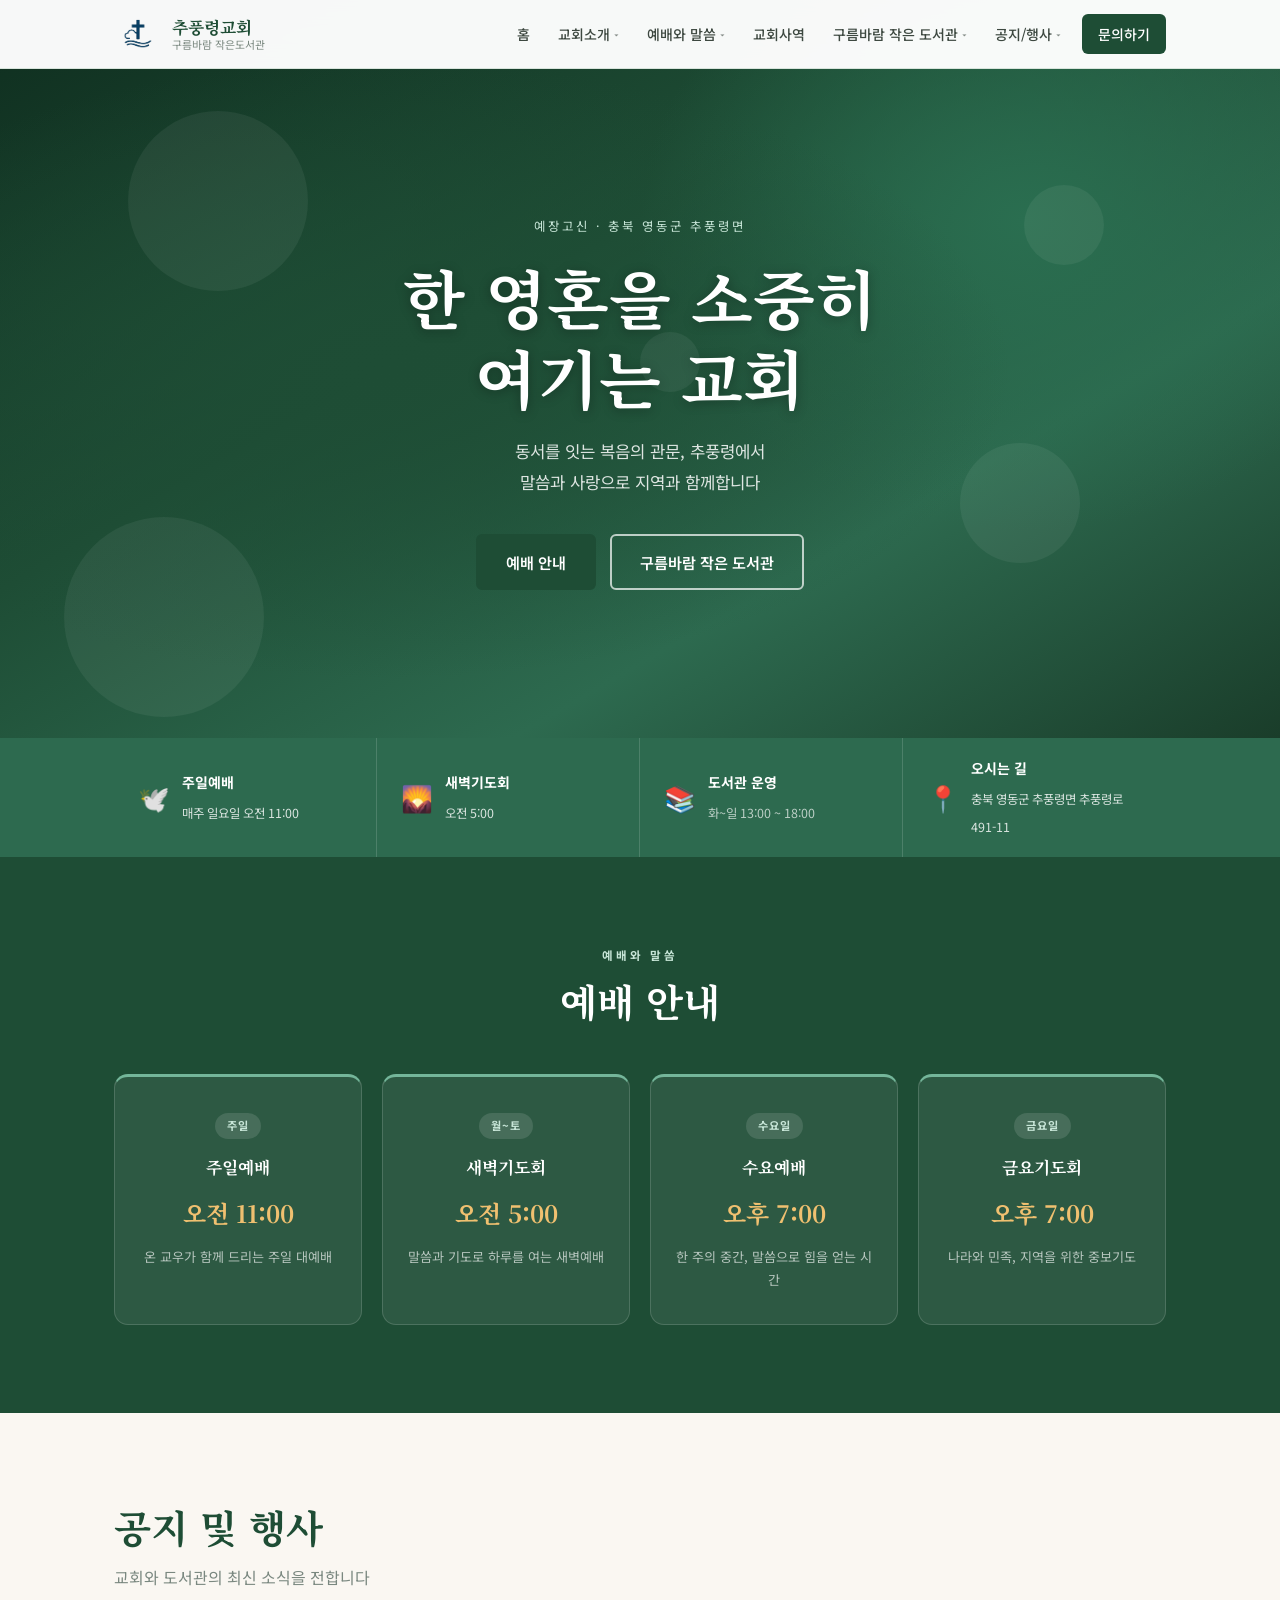
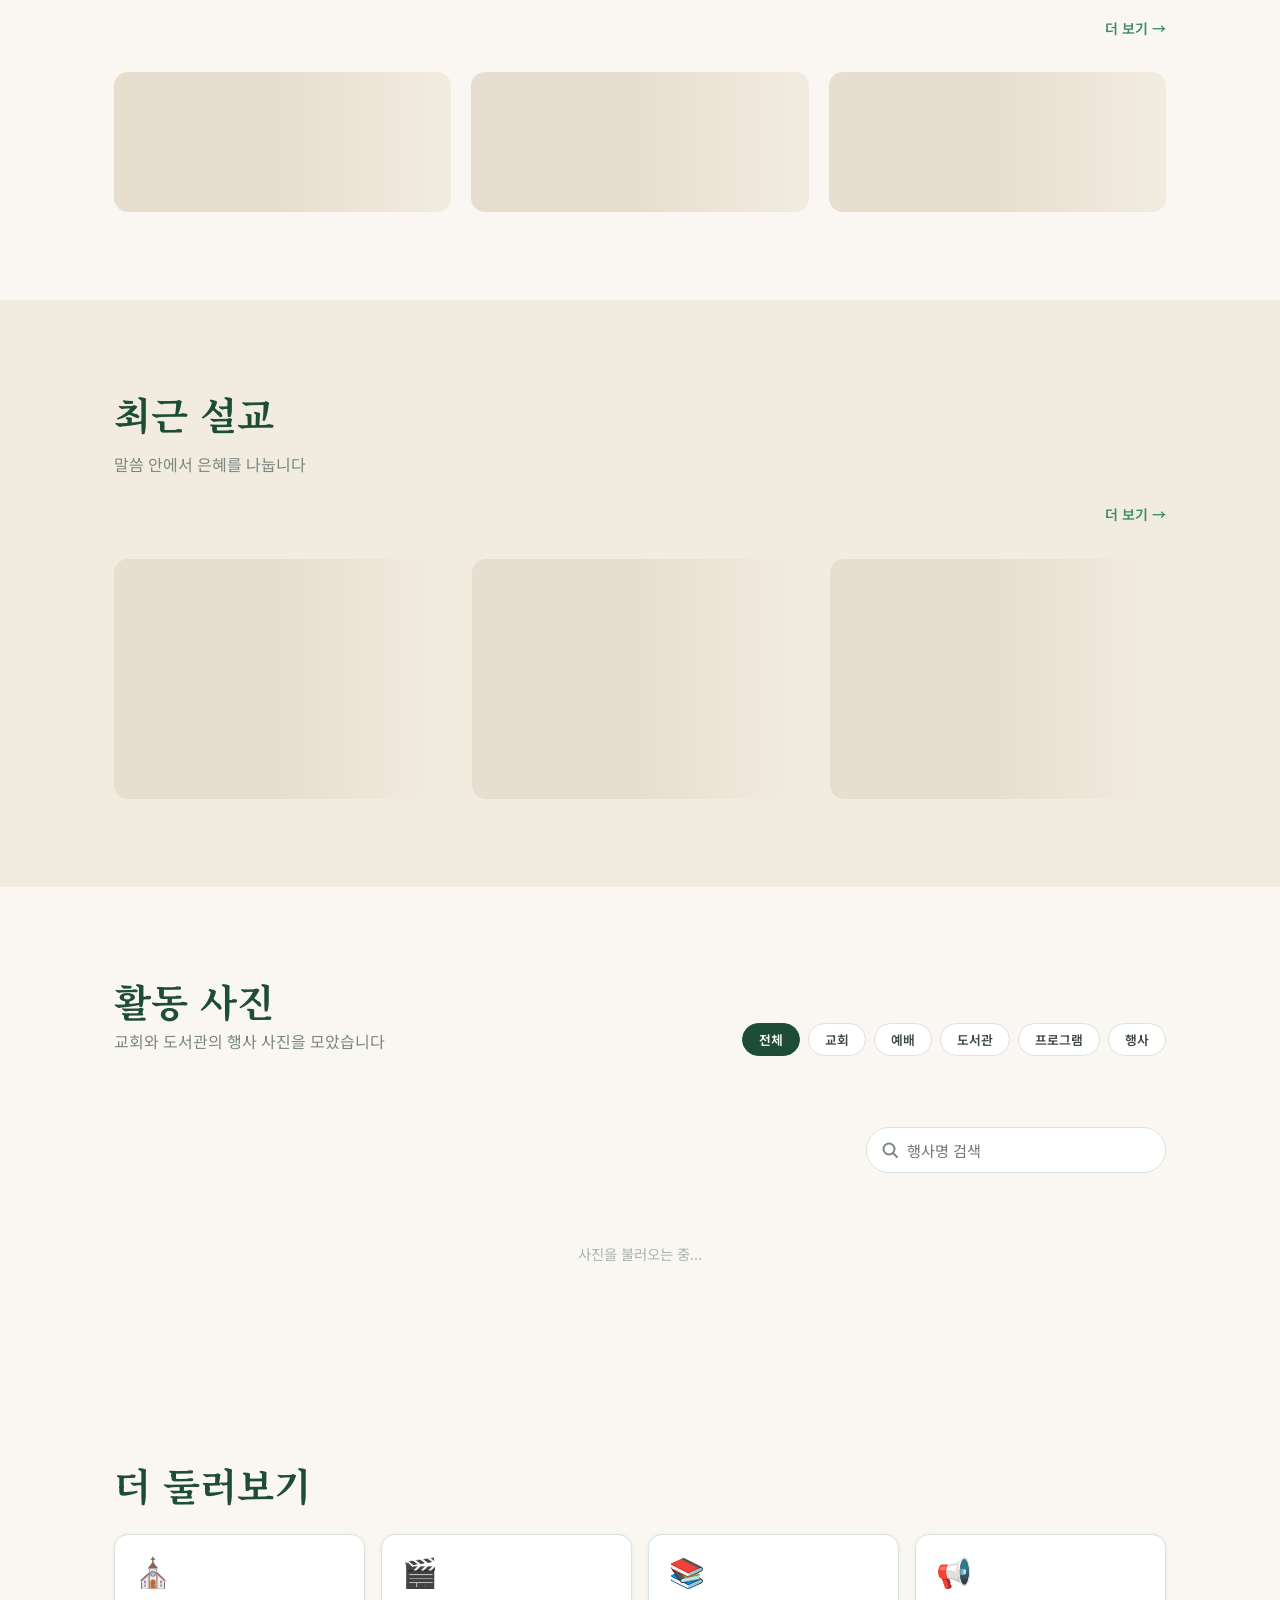
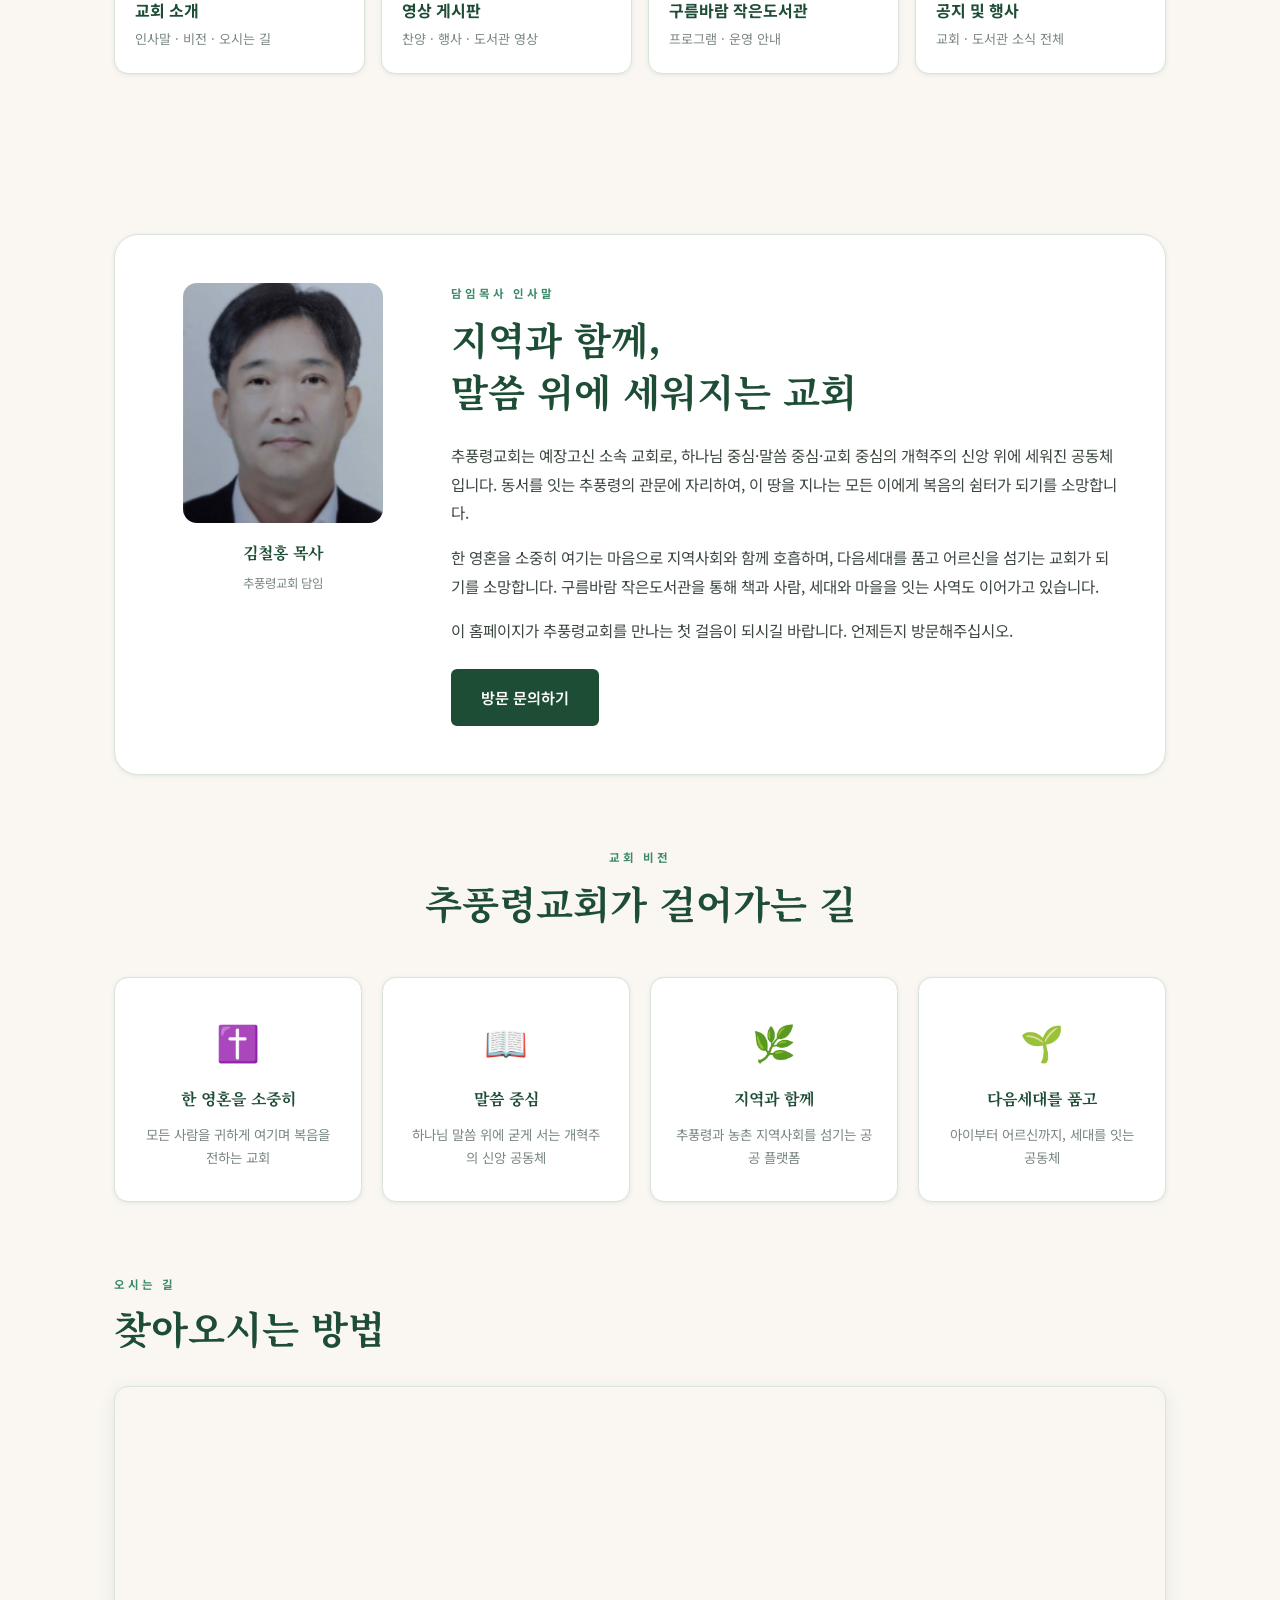
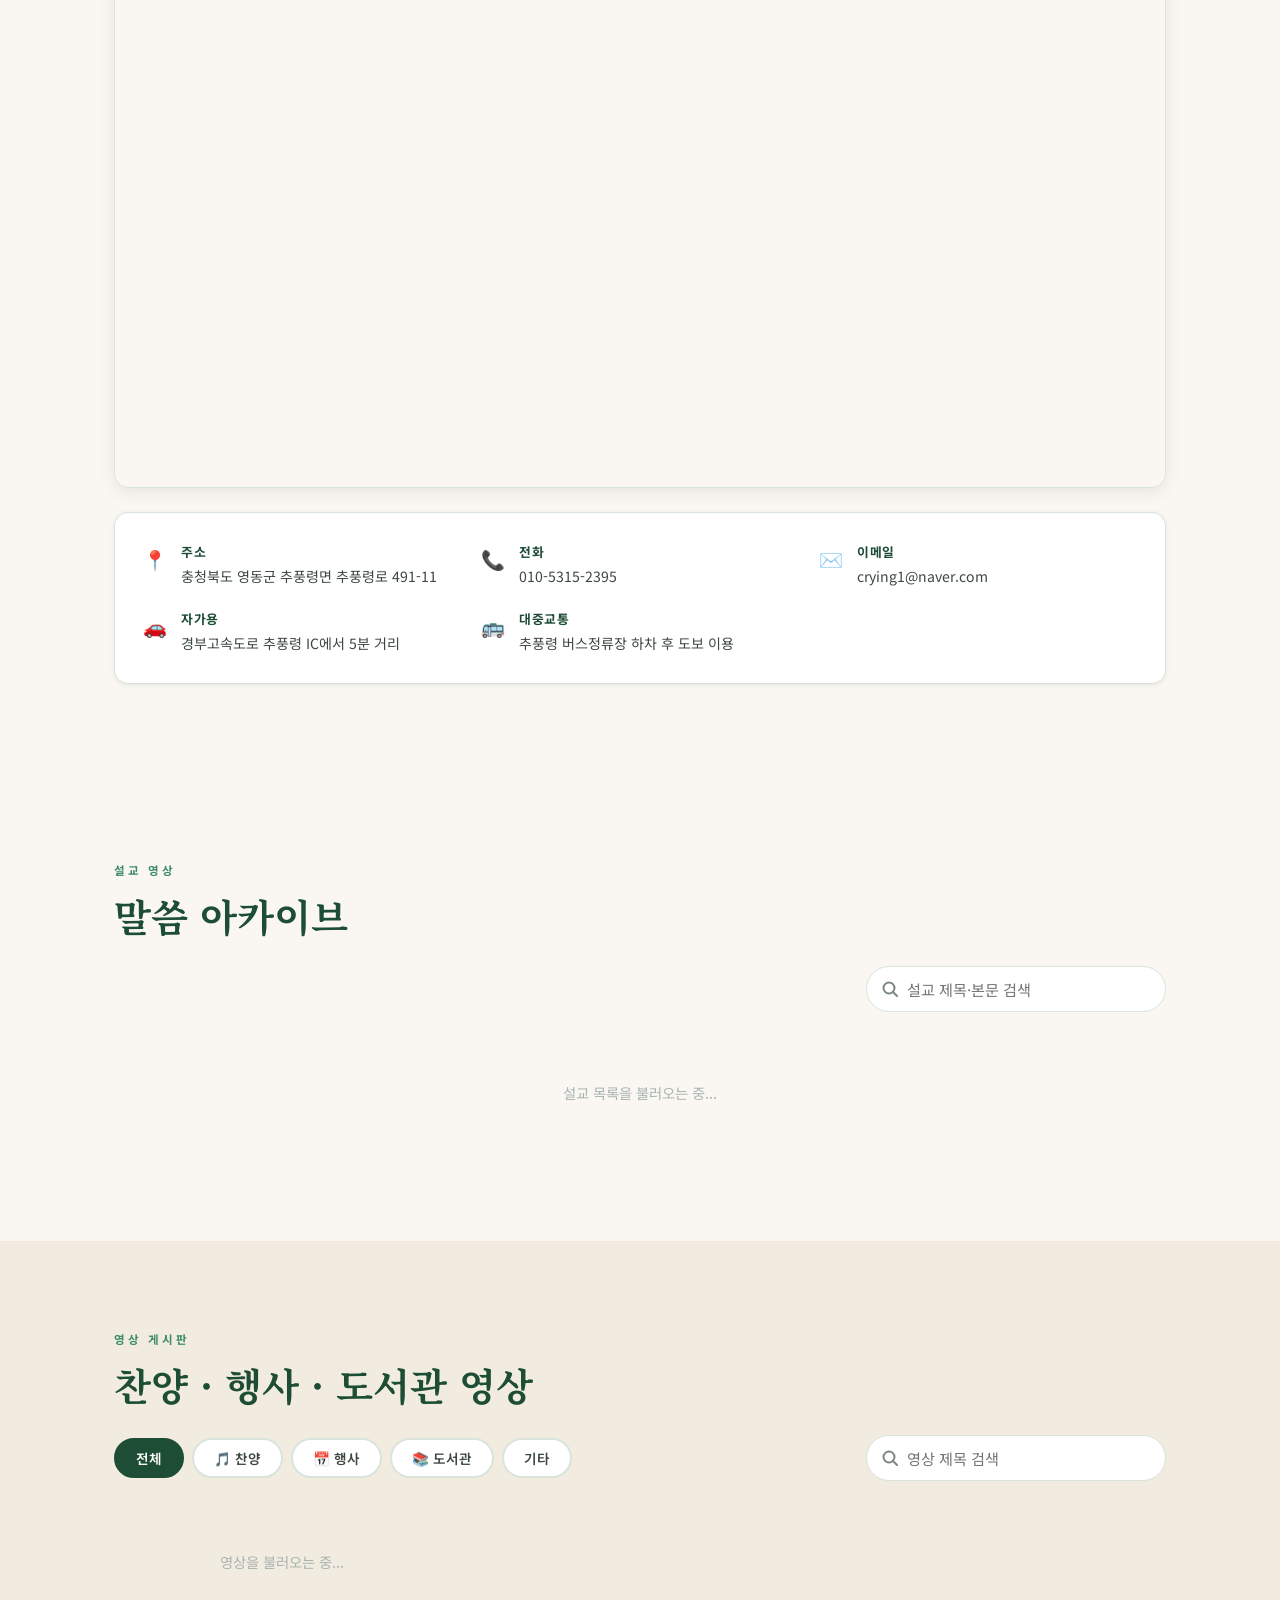
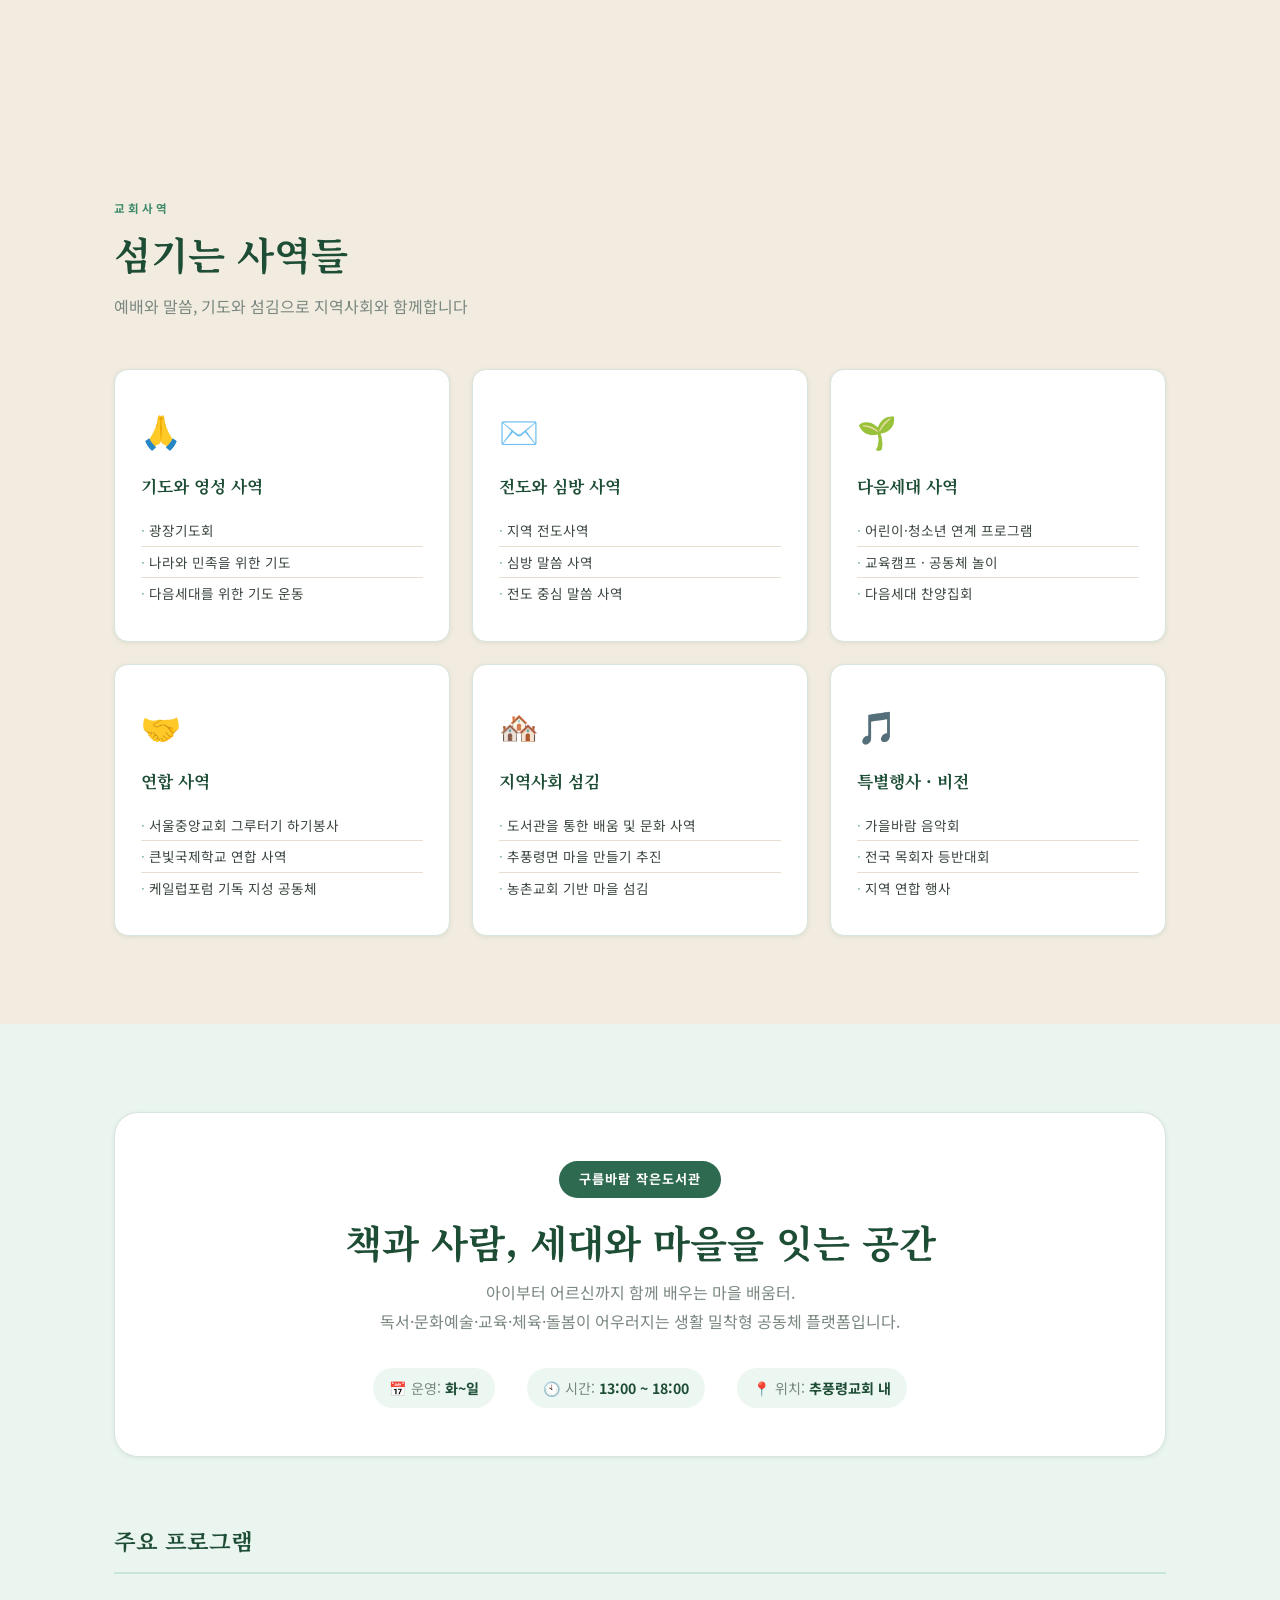
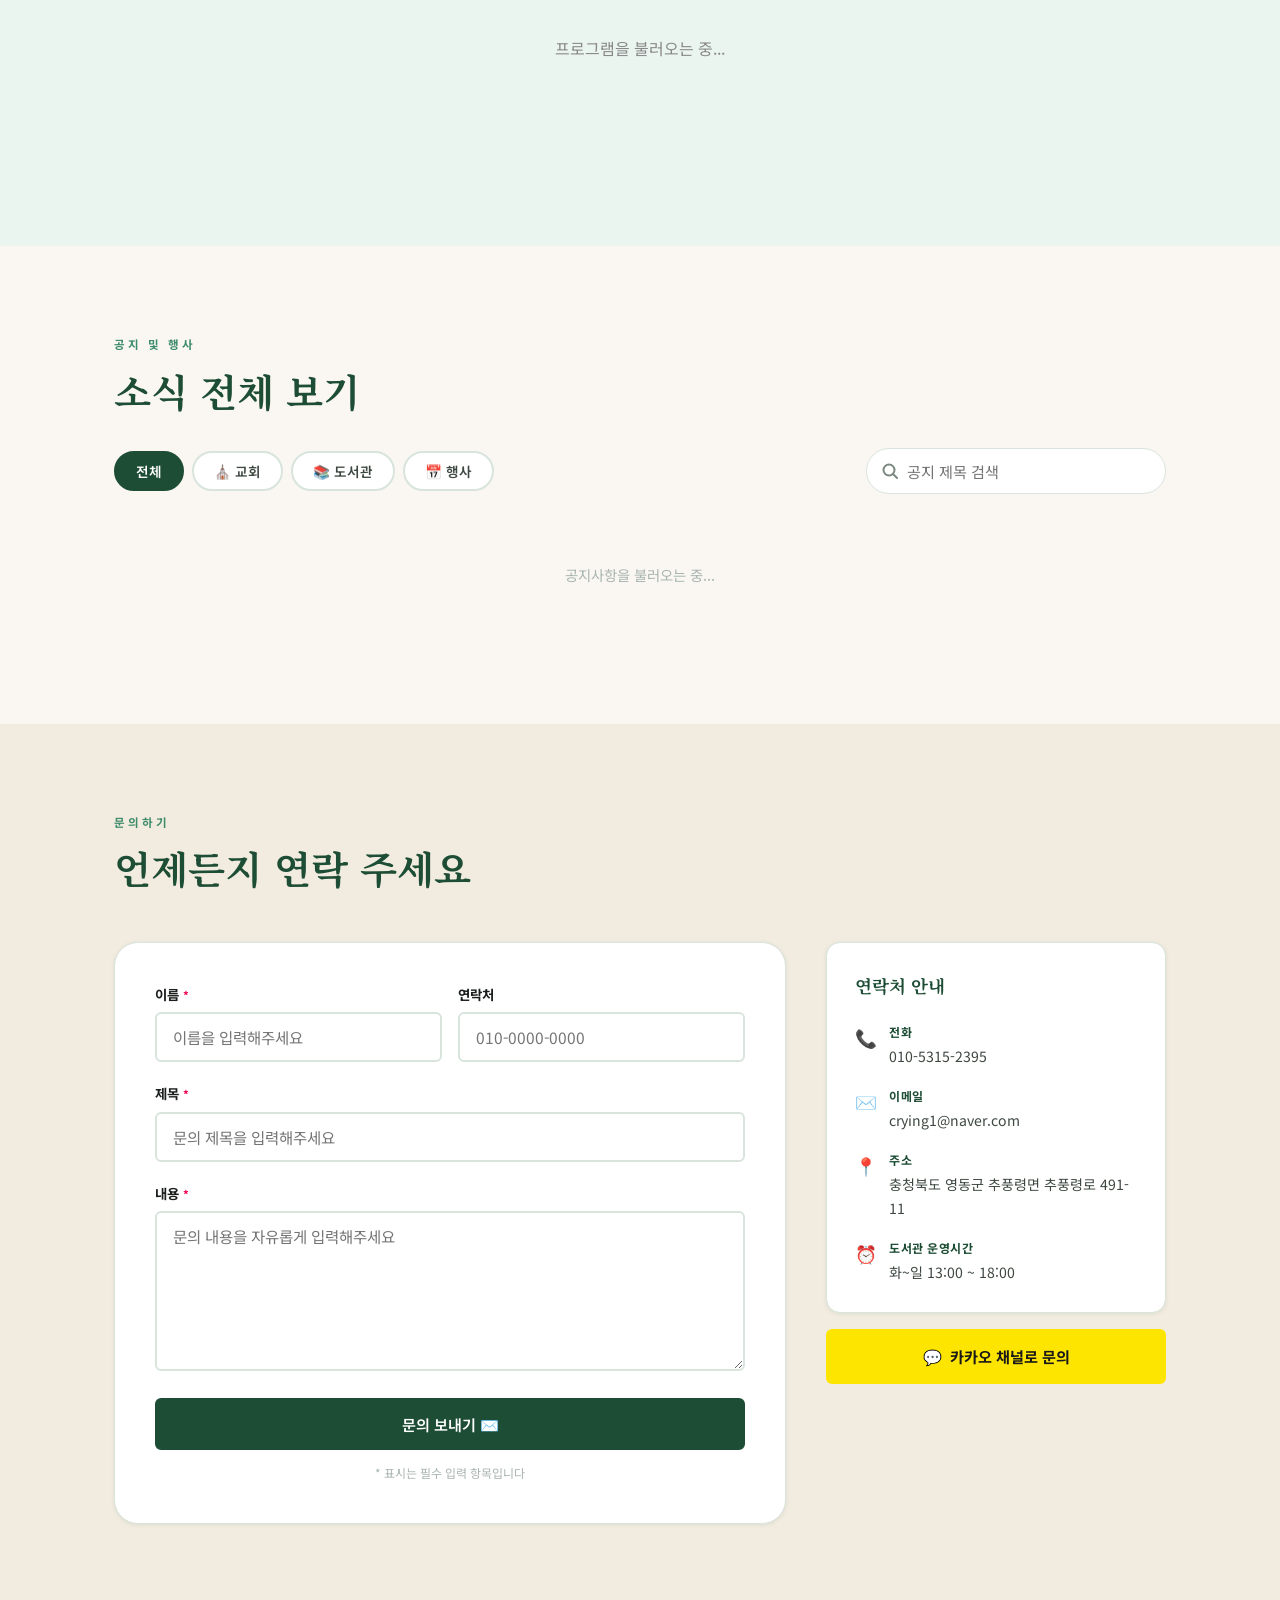
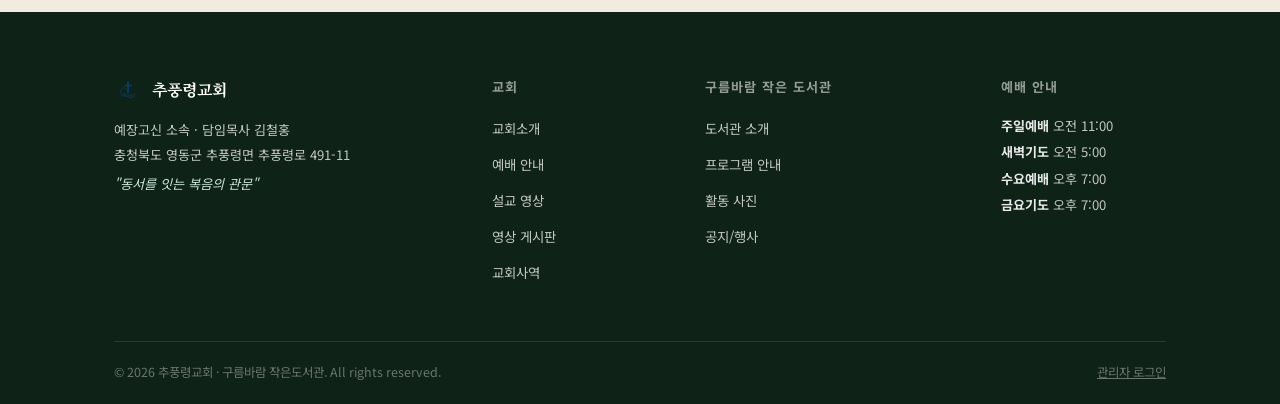
==== commit 09ce4bd8: "2026-11 홈페이지 개선: 영상 게시판, 조회수, 검색·페이지, 사진 편집, 공지 고정 - 도서관 운영시간을 사이트 설정(settings/site) 한 곳에서 관리 - 사진 그" ====
--- a/index.html
+++ b/index.html
@@ -19,7 +19,7 @@
   <nav class="navbar" id="navbar">
     <div class="nav-container">
       <a href="#home" class="nav-logo" aria-label="홈으로">
-        <div class="logo-cross">✝</div>
+        <img src="icon.png" alt="추풍령교회 로고" style="width:48px;height:48px;object-fit:contain;">
         <div class="logo-text">
           <span class="logo-main">추풍령교회</span>
           <span class="logo-sub">구름바람 작은도서관</span>
@@ -29,9 +29,9 @@
         <span></span><span></span><span></span>
       </button>
       <ul class="nav-menu" id="navMenu">
-        <li><a href="#home" class="nav-link active-link">홈</a></li>
+        <li><a href="#home" class="nav-link" data-nav="home">홈</a></li>
         <li class="has-dropdown">
-          <a href="#about" class="nav-link">교회소개 <span class="arrow">▾</span></a>
+          <a href="#about" class="nav-link" data-nav="about">교회소개 <span class="arrow">▾</span></a>
           <ul class="dropdown">
             <li><a href="#about-pastor">담임목사 인사말</a></li>
             <li><a href="#about-vision">교회 비전</a></li>
@@ -39,29 +39,37 @@
           </ul>
         </li>
         <li class="has-dropdown">
-          <a href="#worship" class="nav-link">예배와 말씀 <span class="arrow">▾</span></a>
+          <a href="#worship" class="nav-link" data-nav="worship">예배와 말씀 <span class="arrow">▾</span></a>
           <ul class="dropdown">
             <li><a href="#worship-schedule">예배 안내</a></li>
             <li><a href="#sermons">설교 영상</a></li>
+            <li><a href="#videos">영상 게시판</a></li>
           </ul>
         </li>
-        <li><a href="#ministry" class="nav-link">교회사역</a></li>
+        <li><a href="#ministry" class="nav-link" data-nav="ministry">교회사역</a></li>
         <li class="has-dropdown">
-          <a href="#library" class="nav-link">구름바람 도서관 <span class="arrow">▾</span></a>
+          <a href="#library" class="nav-link" data-nav="library">구름바람 작은 도서관 <span class="arrow">▾</span></a>
           <ul class="dropdown">
             <li><a href="#library-intro">도서관 소개</a></li>
             <li><a href="#library-programs">프로그램</a></li>
-            <li><a href="#gallery">활동 갤러리</a></li>
           </ul>
         </li>
-        <li><a href="#notices" class="nav-link">공지/행사</a></li>
-        <li><a href="#contact" class="nav-link nav-cta">문의하기</a></li>
+        <li class="has-dropdown">
+          <a href="#notices" class="nav-link" data-nav="notices">공지/행사 <span class="arrow">▾</span></a>
+          <ul class="dropdown">
+            <li><a href="#notices">공지 및 행사</a></li>
+            <li><a href="#gallery">활동 사진</a></li>
+          </ul>
+        </li>
+        <li><a href="#contact" class="nav-link nav-cta" data-nav="contact">문의하기</a></li>
       </ul>
     </div>
   </nav>
 
-  <!-- ===== HERO ===== -->
-  <section class="hero" id="home">
+  <main id="main">
+
+  <!-- ===== HERO (홈) ===== -->
+  <section class="hero" id="home" data-page="home">
     <div class="hero-bg"></div>
     <div class="hero-particles" aria-hidden="true">
       <span></span><span></span><span></span><span></span><span></span>
@@ -77,17 +85,13 @@
       </p>
       <div class="hero-actions">
         <a href="#worship-schedule" class="btn btn-primary">예배 안내</a>
-        <a href="#library" class="btn btn-ghost">구름바람 도서관</a>
-      </div>
-    </div>
-    <div class="hero-scroll-hint" aria-hidden="true">
-      <div class="scroll-mouse"><div class="scroll-dot"></div></div>
-      <span>스크롤</span>
-    </div>
-  </section>
-
-  <!-- ===== QUICK INFO BAR ===== -->
-  <div class="quick-bar">
+        <a href="#library" class="btn btn-ghost">구름바람 작은 도서관</a>
+      </div>
+    </div>
+  </section>
+
+  <!-- ===== QUICK INFO BAR (홈) ===== -->
+  <div class="quick-bar" data-page="home">
     <div class="container">
       <div class="quick-grid">
         <a href="#worship-schedule" class="quick-item">
@@ -101,36 +105,70 @@
           <span class="qi-icon">🌄</span>
           <div class="qi-text">
             <strong>새벽기도회</strong>
-            <span>월~토 오전 5:30</span>
+            <span>오전 5:00</span>
           </div>
         </a>
         <a href="#library-intro" class="quick-item">
           <span class="qi-icon">📚</span>
           <div class="qi-text">
             <strong>도서관 운영</strong>
-            <span>화~토 오전 10:00~오후 5:00</span>
+            <span><span data-setting="libraryDays">화~일</span> <span data-setting="libraryTime">13:00 ~ 18:00</span></span>
           </div>
         </a>
         <a href="#about-location" class="quick-item">
           <span class="qi-icon">📍</span>
           <div class="qi-text">
             <strong>오시는 길</strong>
-            <span>충북 영동군 추풍령면</span>
+            <span>충북 영동군 추풍령면 추풍령로 491-11</span>
           </div>
         </a>
       </div>
     </div>
   </div>
 
-  <!-- ===== NOTICES PREVIEW ===== -->
-  <section class="section" id="notices-preview">
+  <!-- ===== WORSHIP (홈 + 예배와 말씀) ===== -->
+  <section class="section bg-deep" id="worship" data-page="home worship">
+    <div class="container">
+      <div class="section-label light" style="text-align:center">예배와 말씀</div>
+      <h2 class="section-title light" style="text-align:center;margin-bottom:48px">예배 안내</h2>
+      <div class="worship-grid" id="worship-schedule">
+        <div class="worship-card">
+          <div class="worship-day-badge">주일</div>
+          <h4>주일예배</h4>
+          <div class="worship-time">오전 11:00</div>
+          <p>온 교우가 함께 드리는 주일 대예배</p>
+        </div>
+        <div class="worship-card">
+          <div class="worship-day-badge">월~토</div>
+          <h4>새벽기도회</h4>
+          <div class="worship-time">오전 5:00</div>
+          <p>말씀과 기도로 하루를 여는 새벽예배</p>
+        </div>
+        <div class="worship-card">
+          <div class="worship-day-badge">수요일</div>
+          <h4>수요예배</h4>
+          <div class="worship-time">오후 7:00</div>
+          <p>한 주의 중간, 말씀으로 힘을 얻는 시간</p>
+        </div>
+        <div class="worship-card">
+          <div class="worship-day-badge">금요일</div>
+          <h4>금요기도회</h4>
+          <div class="worship-time">오후 7:00</div>
+          <p>나라와 민족, 지역을 위한 중보기도</p>
+        </div>
+      </div>
+    </div>
+  </section>
+
+  <!-- ===== NOTICES PREVIEW (홈) ===== -->
+  <section class="section" id="notices-preview" data-page="home">
     <div class="container">
       <div class="section-header">
         <div>
           <h2 class="section-title">공지 및 행사</h2>
           <p class="section-subtitle">교회와 도서관의 최신 소식을 전합니다</p>
         </div>
-        <a href="#notices" class="link-more">전체 보기 →</a>
+        <a href="#notices" class="link-more">더 보기 →</a>
       </div>
       <div class="notices-grid" id="noticesGrid">
         <div class="skeleton-card"></div>
@@ -140,15 +178,15 @@
     </div>
   </section>
 
-  <!-- ===== SERMONS PREVIEW ===== -->
-  <section class="section bg-warm" id="sermons-preview">
+  <!-- ===== SERMONS PREVIEW (홈) ===== -->
+  <section class="section bg-warm" id="sermons-preview" data-page="home">
     <div class="container">
       <div class="section-header">
         <div>
           <h2 class="section-title">최근 설교</h2>
           <p class="section-subtitle">말씀 안에서 은혜를 나눕니다</p>
         </div>
-        <a href="#sermons" class="link-more">전체 보기 →</a>
+        <a href="#sermons" class="link-more">더 보기 →</a>
       </div>
       <div class="sermons-grid" id="sermonsGridHome">
         <div class="skeleton-card tall"></div>
@@ -158,18 +196,55 @@
     </div>
   </section>
 
+  <!-- ===== GALLERY (홈 · 교회/도서관 활동 사진) ===== -->
+  <section class="section" id="gallery" data-page="home">
+    <div class="container">
+      <div class="gallery-header">
+        <div>
+          <h2 class="section-title">활동 사진</h2>
+          <p class="section-subtitle">교회와 도서관의 행사 사진을 모았습니다</p>
+        </div>
+        <div class="gallery-filter-wrap">
+          <button class="gf-btn active" data-cat="all">전체</button>
+          <button class="gf-btn" data-cat="church">교회</button>
+          <button class="gf-btn" data-cat="worship">예배</button>
+          <button class="gf-btn" data-cat="library">도서관</button>
+          <button class="gf-btn" data-cat="program">프로그램</button>
+          <button class="gf-btn" data-cat="event">행사</button>
+        </div>
+      </div>
+      <div class="list-toolbar">
+        <input type="search" class="list-search" id="gallerySearch" placeholder="행사명 검색" aria-label="사진 검색">
+      </div>
+      <div class="gallery-grid" id="galleryGrid">
+        <div class="loading-text" style="grid-column:1/-1">사진을 불러오는 중...</div>
+      </div>
+      <div class="pager" id="galleryPager"></div>
+    </div>
+  </section>
+
+  <!-- ===== HOME SHORTCUTS (홈) ===== -->
+  <section class="section home-links-section" data-page="home">
+    <div class="container">
+      <h2 class="section-title" style="margin-bottom:24px">더 둘러보기</h2>
+      <div class="home-links">
+        <a href="#about" class="home-link"><span>⛪</span><strong>교회 소개</strong><small>인사말 · 비전 · 오시는 길</small></a>
+        <a href="#videos" class="home-link"><span>🎬</span><strong>영상 게시판</strong><small>찬양 · 행사 · 도서관 영상</small></a>
+        <a href="#library" class="home-link"><span>📚</span><strong>구름바람 작은도서관</strong><small>프로그램 · 운영 안내</small></a>
+        <a href="#notices" class="home-link"><span>📢</span><strong>공지 및 행사</strong><small>교회 · 도서관 소식 전체</small></a>
+      </div>
+    </div>
+  </section>
+
   <!-- ===== CHURCH ABOUT ===== -->
-  <section class="section" id="about">
+  <section class="section" id="about" data-page="about">
     <div class="container">
 
       <!-- Pastor Message -->
       <div class="pastor-block" id="about-pastor">
         <div class="pastor-photo-wrap">
           <div class="pastor-photo" id="pastorPhotoEl">
-            <div class="photo-placeholder">
-              <span>👤</span>
-              <p>목사님 사진</p>
-            </div>
+            <img src="church_minister.png" alt="김철홍 목사" style="width:100%;height:100%;object-fit:cover;">
           </div>
           <div class="pastor-name-tag">
             <strong>김철홍 목사</strong>
@@ -220,35 +295,28 @@
         <h2 class="section-title" style="margin-bottom:32px">찾아오시는 방법</h2>
         <div class="location-grid">
           <div class="map-wrap">
-            <!-- 실제 주소로 교체 필요: 카카오맵 또는 Google Maps iframe -->
-            <iframe
-              src="https://map.kakao.com/link/map/추풍령교회,36.218,127.962"
-              width="100%" height="500"
-              style="border:0; border-radius:12px;"
-              allowfullscreen loading="lazy"
-              title="추풍령교회 지도">
-            </iframe>
+            <div id="kakaoMap" class="kakao-map"></div>
           </div>
           <div class="location-info">
             <div class="info-row">
               <span class="info-icon">📍</span>
               <div>
                 <strong>주소</strong>
-                <p>충청북도 영동군 추풍령면<br><!-- 상세 주소 입력 필요 --></p>
+                <p>충청북도 영동군 추풍령면 추풍령로 491-11</p>
               </div>
             </div>
             <div class="info-row">
               <span class="info-icon">📞</span>
               <div>
                 <strong>전화</strong>
-                <p><!-- 전화번호 입력 필요 --></p>
+                <p><a href="tel:01053152395">010-5315-2395</a></p>
               </div>
             </div>
             <div class="info-row">
               <span class="info-icon">✉️</span>
               <div>
                 <strong>이메일</strong>
-                <p><!-- 이메일 입력 필요 --></p>
+                <p>crying1@naver.com</p>
               </div>
             </div>
             <div class="info-row">
@@ -272,53 +340,45 @@
     </div>
   </section>
 
-  <!-- ===== WORSHIP ===== -->
-  <section class="section bg-deep" id="worship">
-    <div class="container">
-      <div class="section-label light" style="text-align:center">예배와 말씀</div>
-      <h2 class="section-title light" style="text-align:center;margin-bottom:48px">예배 안내</h2>
-      <div class="worship-grid" id="worship-schedule">
-        <div class="worship-card">
-          <div class="worship-day-badge">주일</div>
-          <h4>주일예배</h4>
-          <div class="worship-time">오전 11:00</div>
-          <p>온 교우가 함께 드리는 주일 대예배</p>
-        </div>
-        <div class="worship-card">
-          <div class="worship-day-badge">월~토</div>
-          <h4>새벽기도회</h4>
-          <div class="worship-time">오전 5:30</div>
-          <p>말씀과 기도로 하루를 여는 새벽예배</p>
-        </div>
-        <div class="worship-card">
-          <div class="worship-day-badge">수요일</div>
-          <h4>수요예배</h4>
-          <div class="worship-time">오후 7:30</div>
-          <p>한 주의 중간, 말씀으로 힘을 얻는 시간</p>
-        </div>
-        <div class="worship-card">
-          <div class="worship-day-badge">금요일</div>
-          <h4>금요기도회</h4>
-          <div class="worship-time">오후 7:30</div>
-          <p>나라와 민족, 지역을 위한 중보기도</p>
-        </div>
-      </div>
-    </div>
-  </section>
-
   <!-- ===== SERMONS FULL ===== -->
-  <section class="section" id="sermons">
+  <section class="section" id="sermons" data-page="worship">
     <div class="container">
       <div class="section-label">설교 영상</div>
-      <h2 class="section-title" style="margin-bottom:32px">말씀 아카이브</h2>
+      <h2 class="section-title" style="margin-bottom:24px">말씀 아카이브</h2>
+      <div class="list-toolbar">
+        <input type="search" class="list-search" id="sermonSearch" placeholder="설교 제목·본문 검색" aria-label="설교 검색">
+      </div>
       <div class="sermons-list-wrap" id="sermonsListFull">
         <div class="loading-text">설교 목록을 불러오는 중...</div>
       </div>
+      <div class="pager" id="sermonsPager"></div>
+    </div>
+  </section>
+
+  <!-- ===== VIDEOS (일반 영상 게시판) ===== -->
+  <section class="section bg-warm" id="videos" data-page="worship">
+    <div class="container">
+      <div class="section-label">영상 게시판</div>
+      <h2 class="section-title" style="margin-bottom:24px">찬양 · 행사 · 도서관 영상</h2>
+      <div class="list-toolbar">
+        <div class="notice-filter-row" id="videoFilters">
+          <button class="nf-btn active" data-filter="all">전체</button>
+          <button class="nf-btn" data-filter="praise">🎵 찬양</button>
+          <button class="nf-btn" data-filter="event">📅 행사</button>
+          <button class="nf-btn" data-filter="library">📚 도서관</button>
+          <button class="nf-btn" data-filter="etc">기타</button>
+        </div>
+        <input type="search" class="list-search" id="videoSearch" placeholder="영상 제목 검색" aria-label="영상 검색">
+      </div>
+      <div class="videos-grid" id="videosGrid">
+        <div class="loading-text">영상을 불러오는 중...</div>
+      </div>
+      <div class="pager" id="videosPager"></div>
     </div>
   </section>
 
   <!-- ===== MINISTRY ===== -->
-  <section class="section bg-warm" id="ministry">
+  <section class="section bg-warm" id="ministry" data-page="ministry">
     <div class="container">
       <div class="section-label">교회사역</div>
       <h2 class="section-title" style="margin-bottom:12px">섬기는 사역들</h2>
@@ -364,8 +424,8 @@
           <span class="mc-icon">🏘️</span>
           <h4>지역사회 섬김</h4>
           <ul>
-            <li>문화공간 시온의 아침</li>
-            <li>추풍령면과의 상생 비전</li>
+            <li>도서관을 통한 배움 및 문화 사역</li>
+            <li>추풍령면 마을 만들기 추진</li>
             <li>농촌교회 기반 마을 섬김</li>
           </ul>
         </div>
@@ -383,7 +443,7 @@
   </section>
 
   <!-- ===== LIBRARY ===== -->
-  <section class="section bg-library" id="library">
+  <section class="section bg-library" id="library" data-page="library">
     <div class="container">
 
       <!-- Library Intro -->
@@ -395,8 +455,8 @@
           독서·문화예술·교육·체육·돌봄이 어우러지는 생활 밀착형 공동체 플랫폼입니다.
         </p>
         <div class="library-meta-row">
-          <div class="lm-item">📅 운영: <strong>화요일 ~ 토요일</strong></div>
-          <div class="lm-item">🕙 시간: <strong>오전 10:00 ~ 오후 5:00</strong></div>
+          <div class="lm-item">📅 운영: <strong data-setting="libraryDays">화~일</strong></div>
+          <div class="lm-item">🕙 시간: <strong data-setting="libraryTime">13:00 ~ 18:00</strong></div>
           <div class="lm-item">📍 위치: <strong>추풍령교회 내</strong></div>
         </div>
       </div>
@@ -409,49 +469,33 @@
         </div>
       </div>
 
-      <!-- Gallery -->
-      <div id="gallery">
-        <div class="gallery-header">
-          <h3 class="sub-section-title">활동 사진</h3>
-          <div class="gallery-filter-wrap">
-            <button class="gf-btn active" data-cat="all">전체</button>
-            <button class="gf-btn" data-cat="library">도서관</button>
-            <button class="gf-btn" data-cat="church">교회</button>
-            <button class="gf-btn" data-cat="event">행사</button>
-          </div>
-        </div>
-        <div class="gallery-grid" id="galleryGrid">
-          <div class="loading-text" style="grid-column:1/-1;text-align:center;padding:60px;color:var(--text-light)">
-            사진을 불러오는 중...
-          </div>
-        </div>
-        <div style="text-align:center;margin-top:32px">
-          <button class="btn btn-outline" id="loadMoreGallery">사진 더 보기</button>
-        </div>
-      </div>
 
     </div>
   </section>
 
   <!-- ===== NOTICES FULL ===== -->
-  <section class="section" id="notices">
+  <section class="section" id="notices" data-page="notices">
     <div class="container">
       <div class="section-label">공지 및 행사</div>
       <h2 class="section-title" style="margin-bottom:32px">소식 전체 보기</h2>
-      <div class="notice-filter-row">
-        <button class="nf-btn active" data-filter="all">전체</button>
-        <button class="nf-btn" data-filter="church">⛪ 교회</button>
-        <button class="nf-btn" data-filter="library">📚 도서관</button>
-        <button class="nf-btn" data-filter="event">📅 행사</button>
+      <div class="list-toolbar">
+        <div class="notice-filter-row">
+          <button class="nf-btn active" data-filter="all">전체</button>
+          <button class="nf-btn" data-filter="church">⛪ 교회</button>
+          <button class="nf-btn" data-filter="library">📚 도서관</button>
+          <button class="nf-btn" data-filter="event">📅 행사</button>
+        </div>
+        <input type="search" class="list-search" id="noticeSearch" placeholder="공지 제목 검색" aria-label="공지 검색">
       </div>
       <div class="notices-full-list" id="noticesFullList">
         <div class="loading-text">공지사항을 불러오는 중...</div>
       </div>
+      <div class="pager" id="noticesPager"></div>
     </div>
   </section>
 
   <!-- ===== CONTACT ===== -->
-  <section class="section bg-warm" id="contact">
+  <section class="section bg-warm" id="contact" data-page="contact">
     <div class="container">
       <div class="section-label">문의하기</div>
       <h2 class="section-title" style="margin-bottom:48px">언제든지 연락 주세요</h2>
@@ -460,20 +504,20 @@
           <div class="form-row">
             <div class="form-group">
               <label for="cName">이름 <span class="required">*</span></label>
-              <input type="text" id="cName" name="name" placeholder="이름을 입력해주세요" required>
+              <input type="text" id="cName" name="name" placeholder="이름을 입력해주세요" maxlength="50" required>
             </div>
             <div class="form-group">
               <label for="cPhone">연락처</label>
-              <input type="tel" id="cPhone" name="phone" placeholder="010-0000-0000">
+              <input type="tel" id="cPhone" name="phone" placeholder="010-0000-0000" maxlength="30">
             </div>
           </div>
           <div class="form-group">
             <label for="cSubject">제목 <span class="required">*</span></label>
-            <input type="text" id="cSubject" name="subject" placeholder="문의 제목을 입력해주세요" required>
+            <input type="text" id="cSubject" name="subject" placeholder="문의 제목을 입력해주세요" maxlength="200" required>
           </div>
           <div class="form-group">
             <label for="cMessage">내용 <span class="required">*</span></label>
-            <textarea id="cMessage" name="message" rows="6" placeholder="문의 내용을 자유롭게 입력해주세요" required></textarea>
+            <textarea id="cMessage" name="message" rows="6" placeholder="문의 내용을 자유롭게 입력해주세요" maxlength="5000" required></textarea>
           </div>
           <button type="submit" class="btn btn-primary btn-full" id="submitBtn">
             문의 보내기 ✉️
@@ -488,39 +532,40 @@
               <span>📞</span>
               <div>
                 <strong>전화</strong>
-                <p id="infoPhone"><!-- 전화번호 입력 필요 --></p>
+                <p id="infoPhone"><a href="tel:01053152395">010-5315-2395</a></p>
               </div>
             </div>
             <div class="ci-item">
               <span>✉️</span>
               <div>
                 <strong>이메일</strong>
-                <p id="infoEmail"><!-- 이메일 입력 필요 --></p>
+                <p id="infoEmail">crying1@naver.com</p>
               </div>
             </div>
             <div class="ci-item">
               <span>📍</span>
               <div>
                 <strong>주소</strong>
-                <p>충청북도 영동군 추풍령면</p>
+                <p>충청북도 영동군 추풍령면 추풍령로 491-11</p>
               </div>
             </div>
             <div class="ci-item">
               <span>⏰</span>
               <div>
                 <strong>도서관 운영시간</strong>
-                <p>화~토 10:00 ~ 17:00</p>
-              </div>
-            </div>
-          </div>
-          <a href="https://pf.kakao.com/" target="_blank" class="kakao-btn">
+                <p><span data-setting="libraryDays">화~일</span> <span data-setting="libraryTime">13:00 ~ 18:00</span></p>
+              </div>
+            </div>
+          </div>
+          <a href="https://open.kakao.com/o/gcSjekqi" target="_blank" rel="noopener" class="kakao-btn">
             <span>💬</span> 카카오 채널로 문의
           </a>
-          <p class="kakao-note">카카오 채널 링크는 관리자 페이지에서 설정할 수 있습니다</p>
-        </div>
-      </div>
-    </div>
-  </section>
+        </div>
+      </div>
+    </div>
+  </section>
+
+  </main>
 
   <!-- ===== FOOTER ===== -->
   <footer class="footer">
@@ -528,11 +573,11 @@
       <div class="footer-top">
         <div class="footer-brand">
           <div class="footer-logo">
-            <span class="logo-cross-footer">✝</span>
+            <img src="icon.png" alt="추풍령교회 로고" style="width:28px;height:28px;object-fit:contain;">
             <span>추풍령교회</span>
           </div>
           <p>예장고신 소속 · 담임목사 김철홍</p>
-          <p>충청북도 영동군 추풍령면</p>
+          <p>충청북도 영동군 추풍령면 추풍령로 491-11</p>
           <p class="footer-tagline">"동서를 잇는 복음의 관문"</p>
         </div>
         <div class="footer-nav">
@@ -541,15 +586,16 @@
             <li><a href="#about">교회소개</a></li>
             <li><a href="#worship-schedule">예배 안내</a></li>
             <li><a href="#sermons">설교 영상</a></li>
+            <li><a href="#videos">영상 게시판</a></li>
             <li><a href="#ministry">교회사역</a></li>
           </ul>
         </div>
         <div class="footer-nav">
-          <h4>구름바람 도서관</h4>
+          <h4>구름바람 작은 도서관</h4>
           <ul>
             <li><a href="#library-intro">도서관 소개</a></li>
             <li><a href="#library-programs">프로그램 안내</a></li>
-            <li><a href="#gallery">활동 갤러리</a></li>
+            <li><a href="#gallery">활동 사진</a></li>
             <li><a href="#notices">공지/행사</a></li>
           </ul>
         </div>
@@ -557,26 +603,29 @@
           <h4>예배 안내</h4>
           <div class="footer-worship-info">
             <p><strong>주일예배</strong> 오전 11:00</p>
-            <p><strong>새벽기도</strong> 오전 5:30</p>
-            <p><strong>수요예배</strong> 오후 7:30</p>
-            <p><strong>금요기도</strong> 오후 7:30</p>
+            <p><strong>새벽기도</strong> 오전 5:00</p>
+            <p><strong>수요예배</strong> 오후 7:00</p>
+            <p><strong>금요기도</strong> 오후 7:00</p>
           </div>
         </div>
       </div>
       <div class="footer-bottom">
-        <p>© 2025 추풍령교회 · 구름바람 작은도서관. All rights reserved.</p>
+        <p>© 2026 추풍령교회 · 구름바람 작은도서관. All rights reserved.</p>
         <a href="/admin/" class="admin-link">관리자 로그인</a>
       </div>
     </div>
   </footer>
 
-  <!-- ===== IMAGE MODAL ===== -->
-  <div class="img-modal" id="imgModal" role="dialog" aria-modal="true" aria-label="이미지 크게 보기">
+  <!-- ===== GALLERY CAROUSEL MODAL ===== -->
+  <div class="img-modal" id="imgModal" role="dialog" aria-modal="true" aria-label="사진 보기">
     <div class="img-modal-backdrop" id="imgModalBg"></div>
     <div class="img-modal-inner">
       <button class="img-modal-close" id="imgModalClose" aria-label="닫기">✕</button>
-      <img id="imgModalSrc" src="" alt="" loading="lazy">
+      <button class="carousel-btn prev" id="carouselPrev" aria-label="이전">&#8249;</button>
+      <img id="imgModalSrc" src="" alt="">
+      <button class="carousel-btn next" id="carouselNext" aria-label="다음">&#8250;</button>
       <p id="imgModalCaption"></p>
+      <div id="carouselCounter" class="carousel-counter"></div>
     </div>
   </div>
 
@@ -584,12 +633,70 @@
   <div class="notice-modal" id="noticeModal" role="dialog" aria-modal="true">
     <div class="notice-modal-bg" id="noticeModalBg"></div>
     <div class="notice-modal-box">
-      <button class="notice-modal-close" id="noticeModalClose">✕</button>
+      <button class="notice-modal-close" id="noticeModalClose" aria-label="닫기">✕</button>
       <div id="noticeModalContent"></div>
     </div>
   </div>
 
   <!-- Firebase SDK (모듈 방식) -->
   <script type="module" src="js/app.js"></script>
+
+  <!-- 카카오맵 -->
+  <script>
+    function initKakaoMap() {
+      kakao.maps.load(function() {
+        var container = document.getElementById('kakaoMap');
+        var options = {
+          center: new kakao.maps.LatLng(36.2178, 127.9609),
+          level: 4
+        };
+        var map = new kakao.maps.Map(container, options);
+        window.__kakaoMap = map;
+
+        // 지도 컨트롤 추가
+        var zoomControl = new kakao.maps.ZoomControl();
+        map.addControl(zoomControl, kakao.maps.ControlPosition.RIGHT);
+
+        var mapTypeControl = new kakao.maps.MapTypeControl();
+        map.addControl(mapTypeControl, kakao.maps.ControlPosition.TOPRIGHT);
+
+        var geocoder = new kakao.maps.services.Geocoder();
+        geocoder.addressSearch('충청북도 영동군 추풍령면 추풍령로 491-11', function(result, status) {
+          if (status === kakao.maps.services.Status.OK) {
+            var coords = new kakao.maps.LatLng(result[0].y, result[0].x);
+            window.__kakaoCenter = coords;
+            var marker = new kakao.maps.Marker({ map: map, position: coords });
+            var infowindow = new kakao.maps.InfoWindow({
+              content: [
+                '<div style="padding:10px 14px;min-width:180px;">',
+                '  <div style="font-size:13px;font-weight:700;color:#1E4D35;margin-bottom:4px;">⛪ 추풍령교회</div>',
+                '  <div style="font-size:11px;color:#666;margin-bottom:8px;">충북 영동군 추풍령면 추풍령로 491-11</div>',
+                '  <a href="https://map.kakao.com/link/to/추풍령교회,' + result[0].y + ',' + result[0].x + '" target="_blank"',
+                '     style="display:inline-block;padding:4px 10px;background:#1E4D35;color:white;border-radius:4px;font-size:11px;font-weight:600;text-decoration:none;">',
+                '    🚗 길찾기',
+                '  </a>',
+                '  <a href="https://map.kakao.com/link/map/추풍령교회,' + result[0].y + ',' + result[0].x + '" target="_blank"',
+                '     style="display:inline-block;padding:4px 10px;background:#f5f5f5;color:#333;border-radius:4px;font-size:11px;font-weight:600;text-decoration:none;margin-left:4px;">',
+                '    📍 카카오맵에서 보기',
+                '  </a>',
+                '</div>'
+              ].join('')
+            });
+            infowindow.open(map, marker);
+            map.setCenter(coords);
+          }
+        });
+      });
+    }
+    // 숨겨진 페이지에서 지도가 만들어진 경우, 보일 때 크기를 다시 계산
+    window.relayoutKakaoMap = function() {
+      if (!window.__kakaoMap) return;
+      window.__kakaoMap.relayout();
+      if (window.__kakaoCenter) window.__kakaoMap.setCenter(window.__kakaoCenter);
+    };
+  </script>
+  <script type="text/javascript"
+    src="//dapi.kakao.com/v2/maps/sdk.js?appkey=290f1e21ce85175e794d06d11d18790c&libraries=services&autoload=false"
+    onload="initKakaoMap()"></script>
 </body>
-</html>+</html>
--- a/css/style.css
+++ b/css/style.css
@@ -425,8 +425,8 @@
 .hero-scroll-hint {
   position: absolute;
   bottom: 32px;
-  left: 50%;
-  transform: translateX(-50%);
+  left: 0;
+  right: 0;
   display: flex;
   flex-direction: column;
   align-items: center;
@@ -778,13 +778,13 @@
 .location-block .section-label { margin-bottom: 8px; }
 
 .location-grid {
-  display: grid;
-  grid-template-columns: 1fr 320px;
-  gap: 32px;
-  align-items: start;
+  display: flex;
+  flex-direction: column;
+  gap: 24px;
 }
 
 .map-wrap {
+  width: 100%;
   border-radius: var(--r-md);
   overflow: hidden;
   box-shadow: var(--shadow-md);
@@ -797,8 +797,8 @@
   padding: 28px;
   box-shadow: var(--shadow-sm);
   border: 1px solid var(--border);
-  display: flex;
-  flex-direction: column;
+  display: grid;
+  grid-template-columns: repeat(3, 1fr);
   gap: 20px;
 }
 
@@ -1087,6 +1087,20 @@
   font-size: 0.78rem;
   font-weight: 600;
   line-height: 1.3;
+}
+
+/* 그룹 사진 개수 배지 */
+.gallery-group-badge {
+  position: absolute;
+  top: 8px; right: 8px;
+  background: rgba(0,0,0,0.6);
+  color: white;
+  font-size: 0.75rem;
+  font-weight: 700;
+  padding: 3px 8px;
+  border-radius: 20px;
+  backdrop-filter: blur(4px);
+  pointer-events: none;
 }
 
 /* === Notices Full === */
@@ -1362,6 +1376,39 @@
   color: rgba(255,255,255,0.6);
   font-size: 0.85rem;
   margin-top: 14px;
+}
+
+.carousel-btn {
+  position: absolute;
+  top: 50%;
+  transform: translateY(-50%);
+  background: rgba(255,255,255,0.15);
+  border: none;
+  color: white;
+  font-size: 2.5rem;
+  line-height: 1;
+  width: 48px; height: 48px;
+  border-radius: 50%;
+  cursor: pointer;
+  transition: background 0.2s;
+  display: flex; align-items: center; justify-content: center;
+  backdrop-filter: blur(4px);
+  z-index: 2;
+}
+.carousel-btn:hover { background: rgba(255,255,255,0.3); }
+.carousel-btn.prev { left: -64px; }
+.carousel-btn.next { right: -64px; }
+.carousel-btn[style*="none"] { display: none !important; }
+
+.carousel-counter {
+  color: rgba(255,255,255,0.5);
+  font-size: 0.82rem;
+  margin-top: 6px;
+}
+
+@media (max-width: 700px) {
+  .carousel-btn.prev { left: 4px; }
+  .carousel-btn.next { right: 4px; }
 }
 
 /* === Notice Detail Modal === */
@@ -1475,8 +1522,8 @@
   .pastor-photo-wrap { flex-direction: row; align-items: center; }
   .pastor-photo { width: 120px; height: 150px; }
 
-  .location-grid { grid-template-columns: 1fr; }
   .contact-grid  { grid-template-columns: 1fr; }
+  .location-info { grid-template-columns: 1fr 1fr; }
 
   .sermon-row { flex-wrap: wrap; }
   .sr-scripture { display: none; }
@@ -1508,4 +1555,227 @@
   .footer-bottom { flex-direction: column; gap: 8px; text-align: center; }
 
   .gallery-header { flex-direction: column; align-items: flex-start; }
-}
+  .location-info { grid-template-columns: 1fr; }
+}
+/* ============================================================
+   2026-11 개선 사항
+   ============================================================ */
+
+/* 숨김 처리 (페이지 전환) — display 규칙보다 우선 */
+[hidden] { display: none !important; }
+
+/* 하위 페이지: 고정 메뉴바 높이만큼 내리기 */
+body.subpage #main { padding-top: 68px; }
+
+/* 첫 화면 간소화: 히어로 높이 축소 */
+.hero { min-height: 82vh; }
+
+/* 카카오맵 */
+.kakao-map { width: 100%; height: 700px; }
+
+/* 더 둘러보기 */
+.home-links-section { padding-top: 56px; padding-bottom: 72px; }
+.home-links {
+  display: grid;
+  grid-template-columns: repeat(4, 1fr);
+  gap: 16px;
+}
+.home-link {
+  display: flex;
+  flex-direction: column;
+  gap: 4px;
+  background: white;
+  border-radius: var(--r-md);
+  padding: 22px 20px;
+  box-shadow: var(--shadow-sm);
+  border: 1px solid var(--border);
+  transition: var(--ease);
+}
+.home-link:hover { box-shadow: var(--shadow-md); transform: translateY(-3px); }
+.home-link span { font-size: 1.8rem; line-height: 1; margin-bottom: 6px; }
+.home-link strong { font-size: 1rem; color: var(--green-deep); }
+.home-link small { font-size: 0.82rem; color: var(--text-light); }
+
+/* 검색창 + 필터 줄 */
+.list-toolbar {
+  display: flex;
+  flex-wrap: wrap;
+  align-items: center;
+  justify-content: space-between;
+  gap: 12px;
+  margin-bottom: 20px;
+}
+.list-toolbar .notice-filter-row { margin-bottom: 0; }
+.list-search {
+  flex: 0 1 300px;
+  min-width: 200px;
+  padding: 11px 16px 11px 40px;
+  border: 1.5px solid var(--border);
+  border-radius: var(--r-full);
+  font-size: 0.95rem;
+  font-family: var(--font-sans);
+  background: white url("data:image/svg+xml,%3Csvg xmlns='http://www.w3.org/2000/svg' width='16' height='16' fill='none' stroke='%237A8880' stroke-width='2' stroke-linecap='round'%3E%3Ccircle cx='7' cy='7' r='5.5'/%3E%3Cpath d='M11 11l4 4'/%3E%3C/svg%3E") no-repeat 15px center;
+  color: var(--text-dark);
+  outline: none;
+  transition: var(--ease);
+}
+.list-toolbar > .list-search:only-child { margin-left: auto; }
+.list-search:focus { border-color: var(--green-main); box-shadow: 0 0 0 3px var(--green-ultra); }
+
+/* 페이지 번호 */
+.pager {
+  display: flex;
+  justify-content: center;
+  align-items: center;
+  flex-wrap: wrap;
+  gap: 6px;
+  margin-top: 28px;
+}
+.pager:empty { display: none; }
+.pager-btn {
+  min-width: 40px;
+  height: 40px;
+  padding: 0 10px;
+  border-radius: var(--r-sm);
+  border: 1.5px solid var(--border);
+  background: white;
+  color: var(--text-mid);
+  font-size: 0.92rem;
+  font-weight: 600;
+  cursor: pointer;
+  transition: var(--ease);
+}
+.pager-btn:hover:not(:disabled) { border-color: var(--green-main); color: var(--green-deep); }
+.pager-btn.active { background: var(--green-deep); border-color: var(--green-deep); color: white; }
+.pager-btn:disabled { opacity: 0.35; cursor: default; }
+.pager-gap { color: var(--text-xlight); padding: 0 2px; }
+
+/* 중요 공지 고정 */
+.pin-badge {
+  display: inline-block;
+  background: #FDECEA;
+  color: #C5221F;
+  font-size: 0.7rem;
+  font-weight: 700;
+  letter-spacing: 0;
+  padding: 2px 8px;
+  border-radius: var(--r-full);
+  margin-right: 8px;
+}
+.notice-card.pinned, .notice-row.pinned { border-left-color: #C5221F; background: #FFFBFA; }
+.notice-card.cat-event { border-left-color: var(--amber); }
+.nr-date { text-align: right; line-height: 1.6; }
+
+/* 설교 목록: 본문·날짜를 항상 표시 */
+.sr-main { flex: 1; min-width: 0; display: flex; flex-direction: column; gap: 2px; }
+.sermon-row .sr-scripture { display: block; white-space: normal; }
+.sermon-meta { display: flex; flex-wrap: wrap; gap: 4px 10px; font-size: 0.8rem; color: var(--text-light); }
+.sermon-meta .meta-scripture { color: var(--green-main); font-weight: 600; }
+
+/* 영상 게시판 */
+.videos-grid {
+  display: grid;
+  grid-template-columns: repeat(3, 1fr);
+  gap: 22px;
+}
+.video-cat { font-size: 0.75rem; font-weight: 700; color: var(--green-main); margin-bottom: 4px; }
+.video-desc {
+  font-size: 0.85rem;
+  color: var(--text-mid);
+  margin-bottom: 6px;
+  display: -webkit-box;
+  -webkit-line-clamp: 2;
+  -webkit-box-orient: vertical;
+  overflow: hidden;
+}
+.sermon-card .sermon-thumb { background: var(--green-deep); }
+
+/* 프로그램 상세 */
+.pc-detail { font-size: 0.82rem; color: var(--text-light); margin-top: 6px; }
+
+/* 갤러리: 사진 아래 행사명·날짜 항상 표시 */
+.gallery-card { cursor: pointer; display: flex; flex-direction: column; gap: 8px; min-width: 0; }
+.gallery-card .gallery-item { cursor: inherit; }
+.gallery-card:hover .gallery-item img { transform: scale(1.06); }
+.gallery-caption { display: flex; flex-direction: column; gap: 1px; min-width: 0; }
+.gallery-caption strong {
+  font-size: 0.9rem;
+  font-weight: 600;
+  color: var(--text-dark);
+  line-height: 1.4;
+  display: -webkit-box;
+  -webkit-line-clamp: 2;
+  -webkit-box-orient: vertical;
+  overflow: hidden;
+}
+.gallery-caption > span { font-size: 0.78rem; color: var(--text-light); }
+.gallery-grid { gap: 20px 14px; }
+
+/* 키보드 포커스 표시 */
+.notice-card:focus-visible, .notice-row:focus-visible, .gallery-card:focus-visible {
+  outline: 3px solid var(--green-soft);
+  outline-offset: 2px;
+}
+
+@media (max-width: 900px) {
+  .home-links { grid-template-columns: 1fr 1fr; }
+  .videos-grid { grid-template-columns: 1fr 1fr; }
+  .kakao-map { height: 420px; }
+  .sermon-row .sr-scripture { display: block; }
+  .sermon-row { flex-wrap: nowrap; }
+}
+
+/* 휴대전화 보기 개선: 글자·버튼 크게 */
+@media (max-width: 600px) {
+  html { font-size: 17px; }
+
+  .hero { min-height: 72vh; }
+  .hero-actions .btn { width: 100%; max-width: 300px; }
+
+  .btn { min-height: 48px; padding: 12px 22px; }
+
+  .nav-menu.open .nav-link { padding: 14px 12px; font-size: 1.02rem; }
+  .nav-menu.open .dropdown li a { padding: 12px 14px; font-size: 0.98rem; }
+
+  .nf-btn, .gf-btn { padding: 10px 16px; font-size: 0.9rem; }
+  .list-toolbar { flex-direction: column; align-items: stretch; }
+  .list-search { flex: 1 1 auto; width: 100%; font-size: 1rem; }
+  .list-toolbar > .list-search:only-child { margin-left: 0; }
+
+  .home-links { gap: 12px; }
+  .home-link { padding: 18px 14px; }
+  .home-link small { display: none; }
+
+  .notice-card { padding: 20px; }
+  .nc-title { font-size: 1.02rem; }
+  .notice-row { padding: 16px 18px; align-items: flex-start; }
+  .nr-title { white-space: normal; font-size: 1rem; line-height: 1.45; }
+  .nr-date { font-size: 0.78rem; }
+
+  .sermon-row { flex-wrap: wrap; padding: 16px 18px; gap: 6px 12px; }
+  .sr-date { min-width: 0; order: 1; }
+  .sr-main { order: 2; flex-basis: 100%; }
+  .sr-link { order: 3; padding: 8px 0; }
+  .sr-title { font-size: 1rem; }
+
+  .videos-grid { grid-template-columns: 1fr; }
+  .gallery-grid { grid-template-columns: repeat(2, 1fr); gap: 16px 10px; }
+  .gallery-caption strong { font-size: 0.88rem; }
+
+  .pager-btn { min-width: 44px; height: 44px; }
+
+  .kakao-map { height: 320px; }
+
+  /* 사진 크게 보기: 화면 가득 */
+  .img-modal-inner { max-width: 100vw; width: 100vw; padding: 0 8px; }
+  #imgModalSrc { max-height: 72vh; border-radius: var(--r-sm); margin: 0 auto; }
+  .img-modal-close { top: -52px; right: 12px; font-size: 1.8rem; width: 44px; height: 44px; }
+  .carousel-btn { width: 44px; height: 44px; font-size: 2rem; background: rgba(0,0,0,0.35); }
+
+  .notice-modal-box { padding: 28px 20px; width: 94vw; max-height: 86vh; }
+  .notice-modal-close { width: 40px; height: 40px; font-size: 1rem; }
+  .notice-modal-body { font-size: 1rem; }
+
+  .form-group input, .form-group textarea { font-size: 1rem; }
+}
+#gallery .section-title { margin-bottom: 0; }
